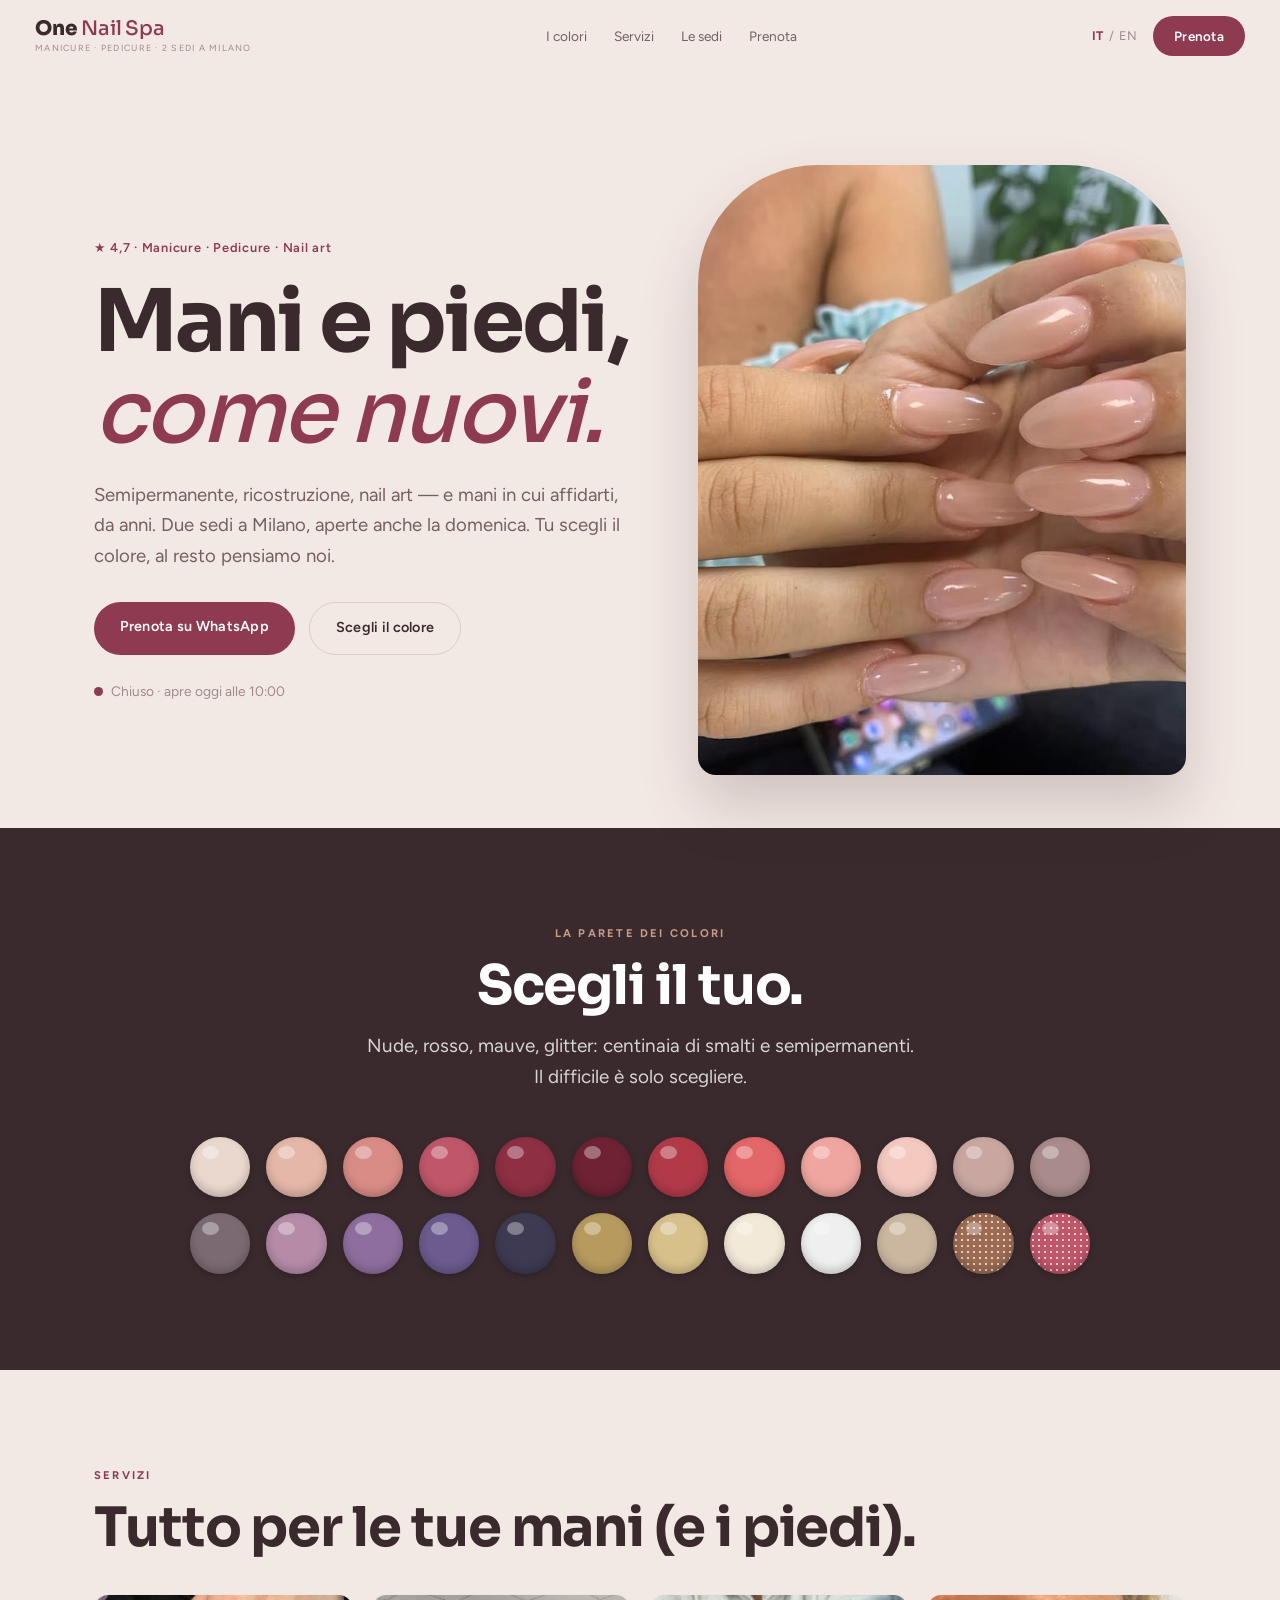
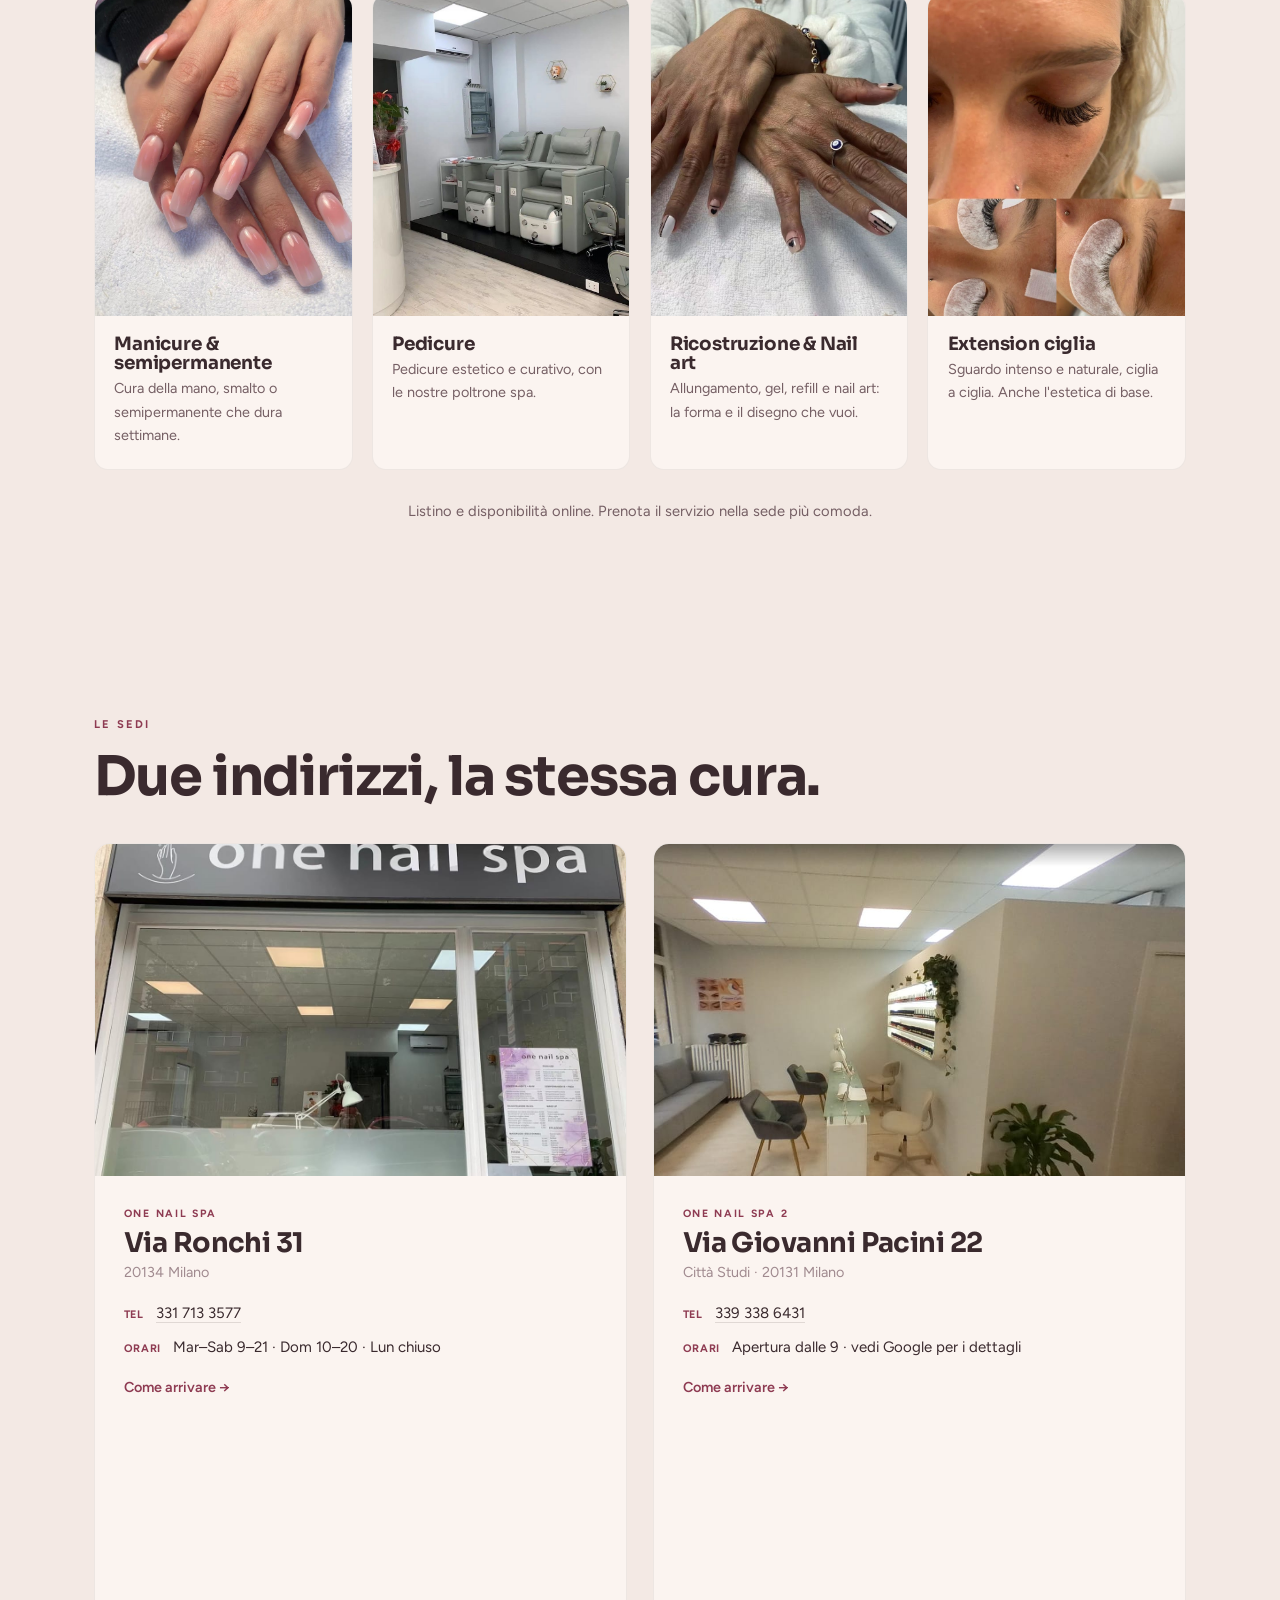
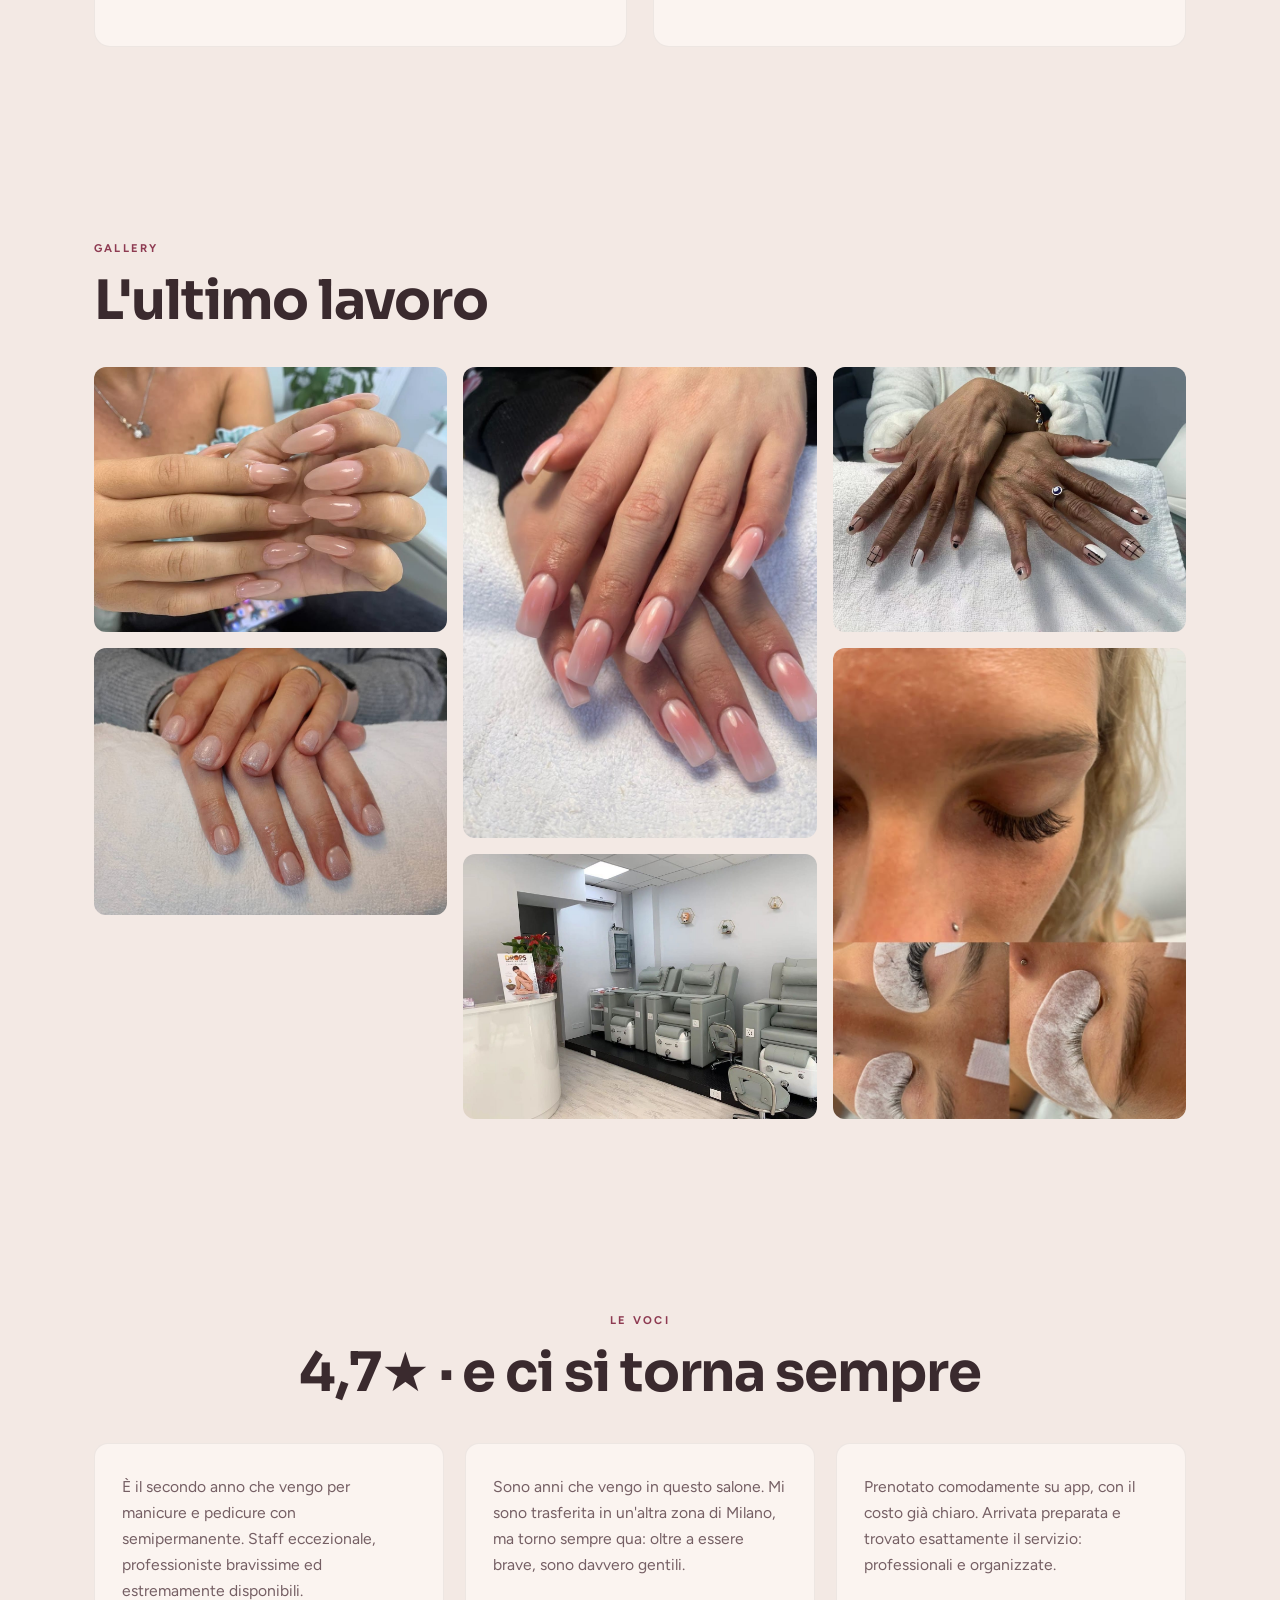
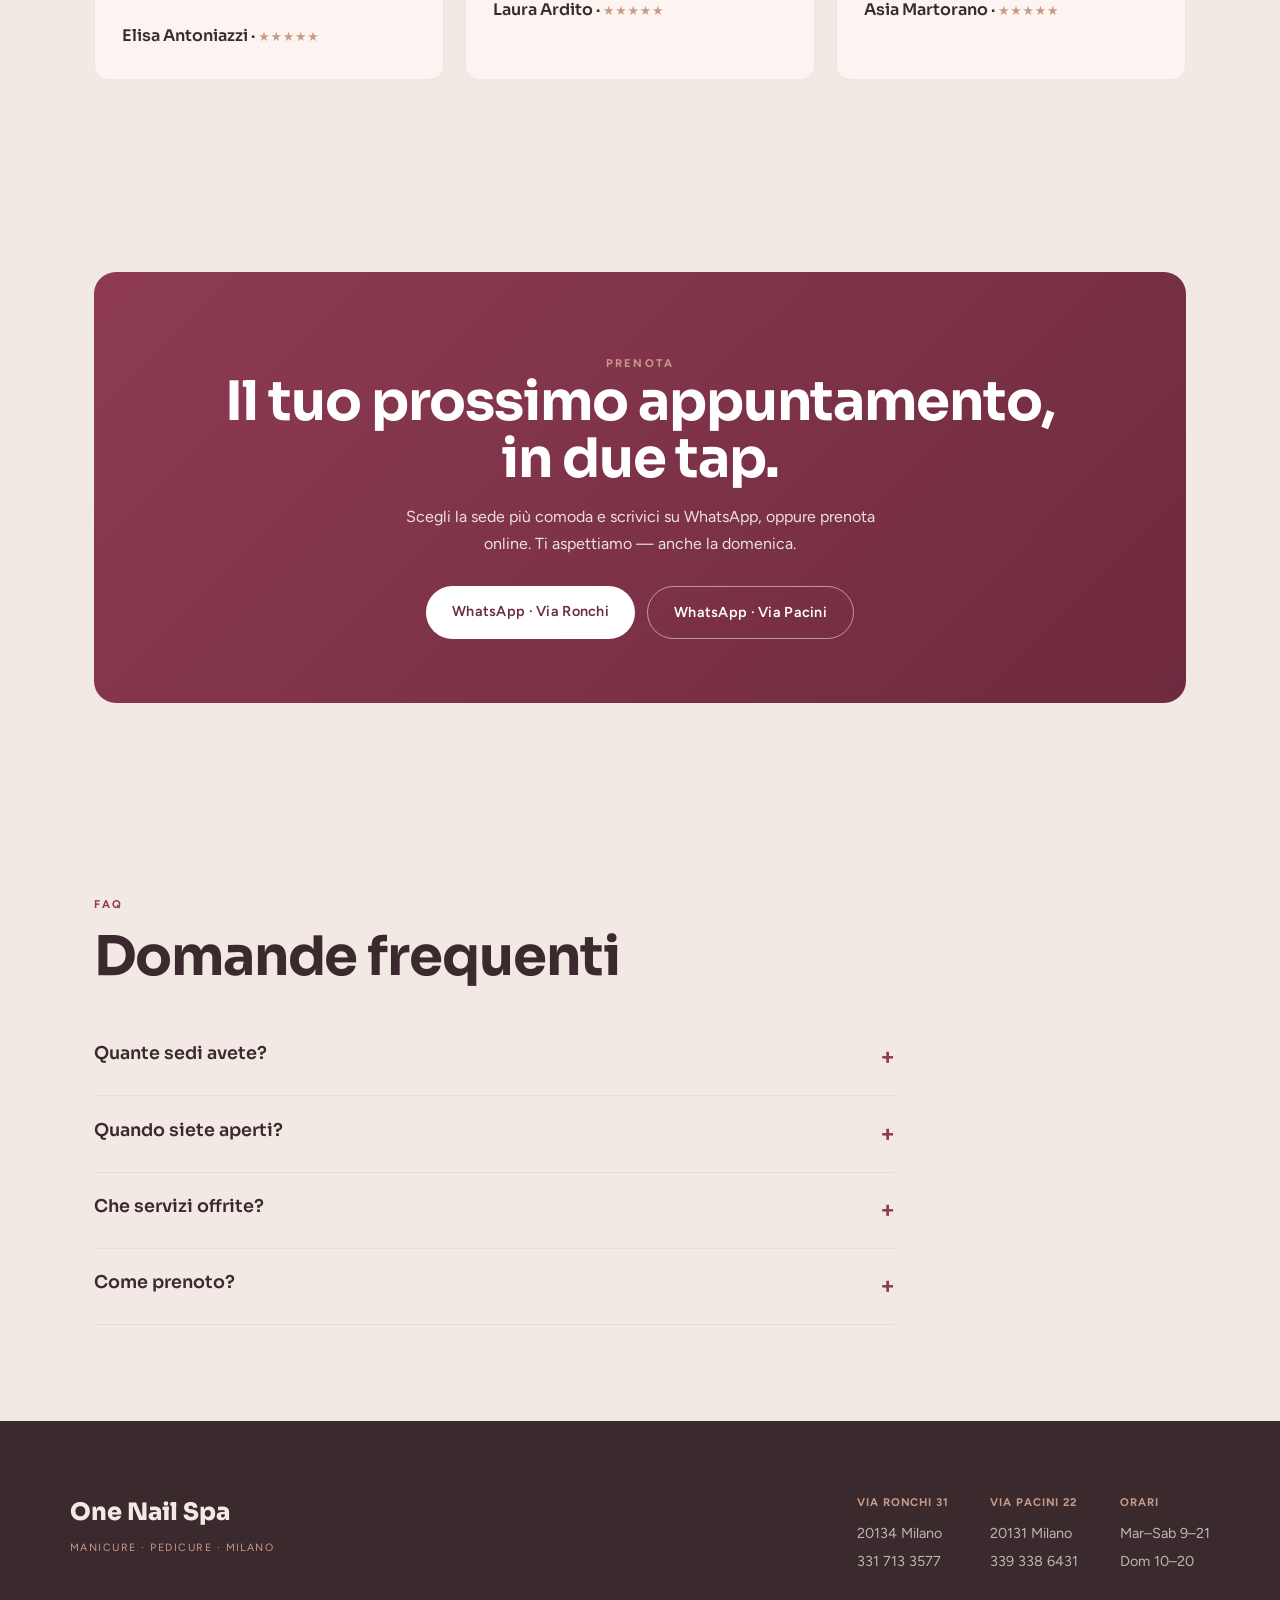
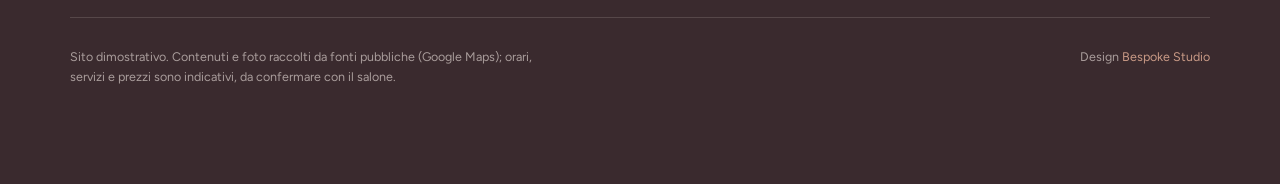
==== index.html @ 70c89119 "One Nail Spa — sito demo, «la parete dei colori» Nail spa 2 sedi (Via Ronchi 31 + Via Pacini 22), Mi" ====
<!DOCTYPE html>
<html lang="it">
<head>
<meta charset="UTF-8" />
<meta name="viewport" content="width=device-width, initial-scale=1.0" />
<title>One Nail Spa — Manicure, Pedicure & Nail Art · Milano</title>
<meta name="description" content="One Nail Spa: manicure, pedicure, semipermanente e nail art a Milano. Due sedi (Via Ronchi 31 e Via Pacini 22), staff professionale, prenotazione online. Scegli il tuo colore." />
<link rel="canonical" href="https://rotenzark.github.io/one-nail-spa/" />
<meta name="theme-color" content="#F3E9E4" />
<meta property="og:type" content="business.business" />
<meta property="og:site_name" content="One Nail Spa" />
<meta property="og:title" content="One Nail Spa — Manicure, Pedicure & Nail Art · Milano" />
<meta property="og:description" content="Mani e piedi come nuovi, in due sedi a Milano. Semipermanente, nail art, extension ciglia. Prenoti online." />
<meta property="og:image" content="https://rotenzark.github.io/one-nail-spa/img/og-image.jpg" />
<meta property="og:url" content="https://rotenzark.github.io/one-nail-spa/" />
<meta property="og:locale" content="it_IT" />
<meta name="twitter:card" content="summary_large_image" />
<meta name="twitter:title" content="One Nail Spa — Milano" />
<meta name="twitter:description" content="Manicure, pedicure e nail art in due sedi. Scegli il tuo colore." />
<meta name="twitter:image" content="https://rotenzark.github.io/one-nail-spa/img/og-image.jpg" />
<link rel="icon" href="img/favicon.svg" type="image/svg+xml" />
<link rel="icon" href="img/favicon-32.png" sizes="32x32" type="image/png" />
<link rel="apple-touch-icon" href="img/apple-touch-icon.png" />
<link rel="preconnect" href="https://fonts.googleapis.com" />
<link rel="preconnect" href="https://fonts.gstatic.com" crossorigin />
<link href="https://fonts.googleapis.com/css2?family=Sora:wght@400;500;600;700;800&family=Figtree:wght@400;500;600&display=swap" rel="stylesheet" />
<link rel="stylesheet" href="css/styles.css?v=1" />
<script type="application/ld+json">
{
  "@context": "https://schema.org", "@type": "NailSalon",
  "name": "One Nail Spa",
  "description": "Nail spa e centro estetico a Milano: manicure, pedicure, semipermanente, nail art ed extension ciglia. Due sedi.",
  "url": "https://rotenzark.github.io/one-nail-spa/",
  "telephone": "+393317133577", "priceRange": "€€",
  "image": "https://rotenzark.github.io/one-nail-spa/img/hero-nails.jpg",
  "address": [
    { "@type": "PostalAddress", "streetAddress": "Via Ronchi 31", "addressLocality": "Milano", "postalCode": "20134", "addressCountry": "IT" },
    { "@type": "PostalAddress", "streetAddress": "Via Giovanni Pacini 22", "addressLocality": "Milano", "postalCode": "20131", "addressCountry": "IT" }
  ],
  "geo": { "@type": "GeoCoordinates", "latitude": 45.4887976, "longitude": 9.2369838 },
  "aggregateRating": { "@type": "AggregateRating", "ratingValue": "4.7", "reviewCount": "76" },
  "openingHoursSpecification": [
    { "@type": "OpeningHoursSpecification", "dayOfWeek": ["Tuesday","Wednesday","Thursday","Friday","Saturday"], "opens": "09:00", "closes": "21:00" },
    { "@type": "OpeningHoursSpecification", "dayOfWeek": "Sunday", "opens": "10:00", "closes": "20:00" }
  ]
}
</script>
<script type="application/ld+json">
{
  "@context": "https://schema.org", "@type": "FAQPage",
  "mainEntity": [
    { "@type": "Question", "name": "Quante sedi avete?", "acceptedAnswer": { "@type": "Answer", "text": "Due: Via Ronchi 31 e Via Giovanni Pacini 22 (One Nail Spa 2), entrambe a Milano." } },
    { "@type": "Question", "name": "Quando siete aperti?", "acceptedAnswer": { "@type": "Answer", "text": "Da martedì a sabato 9–21 e domenica 10–20. Lunedì chiuso." } },
    { "@type": "Question", "name": "Che servizi offrite?", "acceptedAnswer": { "@type": "Answer", "text": "Manicure e pedicure, semipermanente, ricostruzione e allungamento, nail art ed extension ciglia." } },
    { "@type": "Question", "name": "Come prenoto?", "acceptedAnswer": { "@type": "Answer", "text": "Online o su WhatsApp al 331 713 3577 (Via Ronchi) e 339 338 6431 (Via Pacini)." } }
  ]
}
</script>
</head>
<body>

<div id="intro" aria-hidden="true">
  <div class="intro-dots"><span></span><span></span><span></span><span></span></div>
  <p class="intro-txt" data-i18n="intro.txt">One Nail Spa</p>
  <button id="intro-skip" data-i18n="intro.skip">Entra →</button>
</div>

<header id="site-header">
  <a href="#top" class="brand" aria-label="One Nail Spa — home">
    <span class="brand-txt"><b>One <i>Nail Spa</i></b><em data-i18n="brand.sub">Manicure · Pedicure · 2 sedi a Milano</em></span>
  </a>
  <nav class="nav" aria-label="Navigazione">
    <a href="#colori" data-i18n="nav.colori">I colori</a>
    <a href="#servizi" data-i18n="nav.servizi">Servizi</a>
    <a href="#sedi" data-i18n="nav.sedi">Le sedi</a>
    <a href="#dove" data-i18n="nav.dove">Prenota</a>
  </nav>
  <div class="head-actions">
    <div class="lang" role="group" aria-label="Lingua"><button data-lang="it" class="active">IT</button><span>/</span><button data-lang="en">EN</button></div>
    <a class="btn-book" href="https://wa.me/393317133577?text=Ciao%20One%20Nail%20Spa%2C%20vorrei%20prenotare" target="_blank" rel="noopener"><span data-i18n="cta.book">Prenota</span></a>
    <button id="burger" aria-label="Menu" aria-expanded="false"><span></span><span></span><span></span></button>
  </div>
</header>

<!-- HERO -->
<section id="top">
  <div class="hero-grid">
    <div class="hero-copy reveal">
      <p class="eyebrow" data-i18n="hero.eyebrow">★ 4,7 · Manicure · Pedicure · Nail art</p>
      <h1><span data-i18n="hero.h1a">Mani e piedi,</span><br><em data-i18n="hero.h1b">come nuovi.</em></h1>
      <p class="hero-sub" data-i18n="hero.sub">Semipermanente, ricostruzione, nail art — e mani in cui affidarti, da anni. Due sedi a Milano, aperte anche la domenica. Tu scegli il colore, al resto pensiamo noi.</p>
      <div class="hero-cta">
        <a class="btn btn-solid" href="https://wa.me/393317133577?text=Ciao%20One%20Nail%20Spa%2C%20vorrei%20prenotare" target="_blank" rel="noopener" data-i18n="hero.cta1">Prenota su WhatsApp</a>
        <a class="btn btn-line" href="#colori" data-i18n="hero.cta2">Scegli il colore</a>
      </div>
      <p class="hero-live"><span id="live-dot"></span><span id="live-text" data-i18n="hero.live">Controllo orari…</span></p>
    </div>
    <figure class="hero-photo reveal"><img src="img/hero-nails.jpg" alt="Manicure elegante di One Nail Spa" width="1400" height="1050" fetchpriority="high" /></figure>
  </div>
</section>

<!-- I COLORI · parete smalti -->
<section id="colori">
  <div class="colori-head reveal">
    <p class="kicker" data-i18n="colori.kicker">La parete dei colori</p>
    <h2 data-i18n="colori.h2">Scegli il tuo.</h2>
    <p class="lead" data-i18n="colori.lead">Nude, rosso, mauve, glitter: centinaia di smalti e semipermanenti. Il difficile è solo scegliere.</p>
  </div>
  <div class="swatches" aria-hidden="true">
    <span style="--c:#EAD7CE"></span><span style="--c:#E4B7A8"></span><span style="--c:#D98C86"></span><span style="--c:#C0566A"></span>
    <span style="--c:#8E2F44"></span><span style="--c:#6E2233"></span><span style="--c:#B23A48"></span><span style="--c:#E36668"></span>
    <span style="--c:#F0A6A0"></span><span style="--c:#F4C9C0"></span><span style="--c:#C9A7A0"></span><span style="--c:#A88B8A"></span>
    <span style="--c:#7C6A72"></span><span style="--c:#B58BA8"></span><span style="--c:#8E6E9E"></span><span style="--c:#6B5B8E"></span>
    <span style="--c:#3E3A52"></span><span style="--c:#B79A5E"></span><span style="--c:#D8C08A"></span><span style="--c:#F2E9D8"></span>
    <span style="--c:#EFEFEF"></span><span style="--c:#CBB7A0"></span><span style="--c:#9C6B52" class="glitter"></span><span style="--c:#C0566A" class="glitter"></span>
  </div>
</section>

<!-- SERVIZI -->
<section id="servizi" class="section">
  <div class="servizi-head reveal"><p class="kicker" data-i18n="servizi.kicker">Servizi</p><h2 data-i18n="servizi.h2">Tutto per le tue mani (e i piedi).</h2></div>
  <div class="servizi-grid">
    <article class="sv reveal"><figure><img src="img/nails-01.jpg" alt="Manicure" width="788" height="1050" loading="lazy" /></figure><h3 data-i18n="sv.1t">Manicure & semipermanente</h3><p data-i18n="sv.1p">Cura della mano, smalto o semipermanente che dura settimane.</p></article>
    <article class="sv reveal"><figure><img src="img/pedicure.jpg" alt="Pedicure" width="1400" height="1050" loading="lazy" /></figure><h3 data-i18n="sv.2t">Pedicure</h3><p data-i18n="sv.2p">Pedicure estetico e curativo, con le nostre poltrone spa.</p></article>
    <article class="sv reveal"><figure><img src="img/nails-03.jpg" alt="Ricostruzione e nail art" width="1400" height="1050" loading="lazy" /></figure><h3 data-i18n="sv.3t">Ricostruzione & Nail art</h3><p data-i18n="sv.3p">Allungamento, gel, refill e nail art: la forma e il disegno che vuoi.</p></article>
    <article class="sv reveal"><figure><img src="img/lashes.jpg" alt="Extension ciglia" width="788" height="1050" loading="lazy" /></figure><h3 data-i18n="sv.4t">Extension ciglia</h3><p data-i18n="sv.4p">Sguardo intenso e naturale, ciglia a ciglia. Anche l'estetica di base.</p></article>
  </div>
  <p class="servizi-note" data-i18n="servizi.note">Listino e disponibilità online. Prenota il servizio nella sede più comoda.</p>
</section>

<!-- LE SEDI -->
<section id="sedi" class="section">
  <div class="sedi-head reveal"><p class="kicker" data-i18n="sedi.kicker">Le sedi</p><h2 data-i18n="sedi.h2">Due indirizzi, la stessa cura.</h2></div>
  <div class="sedi-grid">
    <article class="sede reveal">
      <div class="sede-photo"><img src="img/facade.jpg" alt="One Nail Spa in Via Ronchi" width="1400" height="1050" loading="lazy" /></div>
      <div class="sede-body">
        <p class="sede-tag" data-i18n="sede.1tag">One Nail Spa</p>
        <h3>Via Ronchi 31</h3>
        <p class="sede-addr" data-i18n="sede.1addr">20134 Milano</p>
        <p class="sede-line"><b data-i18n="sede.tel">Tel</b> <a href="tel:+393317133577">331 713 3577</a></p>
        <p class="sede-line"><b data-i18n="sede.hours">Orari</b> <span data-i18n="sede.1hours">Mar–Sab 9–21 · Dom 10–20 · Lun chiuso</span></p>
        <a class="sede-map" href="https://www.google.com/maps/dir/?api=1&destination=One+Nail+Spa+Via+Ronchi+31+Milano" target="_blank" rel="noopener" data-i18n="sede.route">Come arrivare →</a>
        <iframe title="Mappa Via Ronchi 31" src="https://www.google.com/maps?q=One+Nail+Spa+Via+Ronchi+31+Milano&output=embed" loading="lazy" referrerpolicy="no-referrer-when-downgrade"></iframe>
      </div>
    </article>
    <article class="sede reveal">
      <div class="sede-photo"><img src="img/interior.jpg" alt="One Nail Spa 2 in Via Pacini" width="923" height="627" loading="lazy" /></div>
      <div class="sede-body">
        <p class="sede-tag" data-i18n="sede.2tag">One Nail Spa 2</p>
        <h3>Via Giovanni Pacini 22</h3>
        <p class="sede-addr" data-i18n="sede.2addr">Città Studi · 20131 Milano</p>
        <p class="sede-line"><b data-i18n="sede.tel">Tel</b> <a href="tel:+393393386431">339 338 6431</a></p>
        <p class="sede-line"><b data-i18n="sede.hours">Orari</b> <span data-i18n="sede.2hours">Apertura dalle 9 · vedi Google per i dettagli</span></p>
        <a class="sede-map" href="https://www.google.com/maps/dir/?api=1&destination=One+Nail+Spa+2+Via+Pacini+22+Milano" target="_blank" rel="noopener" data-i18n="sede.route">Come arrivare →</a>
        <iframe title="Mappa Via Pacini 22" src="https://www.google.com/maps?q=One+Nail+Spa+Via+Pacini+22+Milano&output=embed" loading="lazy" referrerpolicy="no-referrer-when-downgrade"></iframe>
      </div>
    </article>
  </div>
</section>

<!-- GALLERY -->
<section id="gallery" class="section">
  <div class="gallery-head reveal"><p class="kicker" data-i18n="gallery.kicker">Gallery</p><h2 data-i18n="gallery.h2">L'ultimo lavoro</h2></div>
  <div class="masonry">
    <figure class="g-item" data-full="img/hero-nails.jpg"><img src="img/hero-nails.jpg" alt="Manicure nude" width="1400" height="1050" loading="lazy" /></figure>
    <figure class="g-item" data-full="img/nails-02.jpg"><img src="img/nails-02.jpg" alt="Semipermanente" width="1394" height="1050" loading="lazy" /></figure>
    <figure class="g-item" data-full="img/nails-01.jpg"><img src="img/nails-01.jpg" alt="Unghie lunghe" width="788" height="1050" loading="lazy" /></figure>
    <figure class="g-item" data-full="img/pedicure.jpg"><img src="img/pedicure.jpg" alt="Le poltrone pedicure" width="1400" height="1050" loading="lazy" /></figure>
    <figure class="g-item" data-full="img/nails-03.jpg"><img src="img/nails-03.jpg" alt="Nail art" width="1400" height="1050" loading="lazy" /></figure>
    <figure class="g-item" data-full="img/lashes.jpg"><img src="img/lashes.jpg" alt="Extension ciglia" width="788" height="1050" loading="lazy" /></figure>
  </div>
</section>

<!-- RECENSIONI -->
<section id="recensioni" class="section">
  <div class="rev-head reveal"><p class="kicker" data-i18n="rev.kicker">Le voci</p><h2 data-i18n="rev.h2">4,7★ · e ci si torna sempre</h2></div>
  <div class="rev-grid">
    <blockquote class="rev reveal"><p>È il secondo anno che vengo per manicure e pedicure con semipermanente. Staff eccezionale, professioniste bravissime ed estremamente disponibili.</p><cite>Elisa Antoniazzi · <span>★★★★★</span></cite></blockquote>
    <blockquote class="rev reveal"><p>Sono anni che vengo in questo salone. Mi sono trasferita in un'altra zona di Milano, ma torno sempre qua: oltre a essere brave, sono davvero gentili.</p><cite>Laura Ardito · <span>★★★★★</span></cite></blockquote>
    <blockquote class="rev reveal"><p>Prenotato comodamente su app, con il costo già chiaro. Arrivata preparata e trovato esattamente il servizio: professionali e organizzate.</p><cite>Asia Martorano · <span>★★★★★</span></cite></blockquote>
  </div>
</section>

<!-- DOVE / PRENOTA -->
<section id="dove" class="section">
  <div class="dove-cta-box reveal">
    <p class="kicker" data-i18n="dove.kicker">Prenota</p>
    <h2 data-i18n="dove.h2">Il tuo prossimo appuntamento,<br>in due tap.</h2>
    <p data-i18n="dove.p">Scegli la sede più comoda e scrivici su WhatsApp, oppure prenota online. Ti aspettiamo — anche la domenica.</p>
    <div class="dove-cta">
      <a class="btn btn-solid" href="https://wa.me/393317133577?text=Ciao%20One%20Nail%20Spa%2C%20vorrei%20prenotare" target="_blank" rel="noopener" data-i18n="dove.wa1">WhatsApp · Via Ronchi</a>
      <a class="btn btn-line" href="https://wa.me/393393386431?text=Ciao%20One%20Nail%20Spa%2C%20vorrei%20prenotare" target="_blank" rel="noopener" data-i18n="dove.wa2">WhatsApp · Via Pacini</a>
    </div>
  </div>
</section>

<!-- FAQ -->
<section id="faq" class="section">
  <div class="faq-head reveal"><p class="kicker">FAQ</p><h2 data-i18n="faq.h2">Domande frequenti</h2></div>
  <div class="faq-list reveal">
    <details><summary data-i18n="faq.q1">Quante sedi avete?</summary><p data-i18n="faq.a1">Due: Via Ronchi 31 e Via Giovanni Pacini 22 (One Nail Spa 2), entrambe a Milano.</p></details>
    <details><summary data-i18n="faq.q2">Quando siete aperti?</summary><p data-i18n="faq.a2">Da martedì a sabato 9–21 e domenica 10–20. Lunedì chiuso (sede di Via Ronchi).</p></details>
    <details><summary data-i18n="faq.q3">Che servizi offrite?</summary><p data-i18n="faq.a3">Manicure e pedicure, semipermanente, ricostruzione e allungamento, nail art ed extension ciglia.</p></details>
    <details><summary data-i18n="faq.q4">Come prenoto?</summary><p data-i18n="faq.a4">Online o su WhatsApp: 331 713 3577 (Via Ronchi), 339 338 6431 (Via Pacini).</p></details>
  </div>
</section>

<footer id="site-footer">
  <div class="foot-main">
    <div class="foot-brand"><b>One Nail Spa</b><i data-i18n="foot.sub">Manicure · Pedicure · Milano</i></div>
    <div class="foot-cols">
      <div><b data-i18n="foot.s1">Via Ronchi 31</b><span>20134 Milano</span><a href="tel:+393317133577">331 713 3577</a></div>
      <div><b data-i18n="foot.s2">Via Pacini 22</b><span>20131 Milano</span><a href="tel:+393393386431">339 338 6431</a></div>
      <div><b data-i18n="foot.hours">Orari</b><span>Mar–Sab 9–21</span><span>Dom 10–20</span></div>
    </div>
  </div>
  <div class="foot-bottom">
    <p data-i18n="foot.disclaimer">Sito dimostrativo. Contenuti e foto raccolti da fonti pubbliche (Google Maps); orari, servizi e prezzi sono indicativi, da confermare con il salone.</p>
    <p class="foot-credit">Design <a href="https://bespokestud.io" target="_blank" rel="noopener">Bespoke Studio</a></p>
  </div>
</footer>

<nav class="action-bar" aria-label="Azioni rapide">
  <a href="https://wa.me/393317133577?text=Ciao%20One%20Nail%20Spa%2C%20vorrei%20prenotare" target="_blank" rel="noopener"><span data-i18n="ab.book">Prenota</span></a>
  <a href="https://www.google.com/maps/dir/?api=1&destination=One+Nail+Spa+Via+Ronchi+31+Milano" target="_blank" rel="noopener"><span data-i18n="ab.route">Indicazioni</span></a>
</nav>

<div id="lightbox" aria-hidden="true"><button id="lb-close" aria-label="Chiudi">✕</button><img id="lb-img" src="" alt="" /></div>
<script src="js/main.js?v=1"></script>
</body>
</html>
---- css/styles.css ----
/* ===== ONE NAIL SPA · color wall ===== */
:root{
  --nude:#F3E9E4; --paper:#FBF4F0; --paper-2:#EAD9D2;
  --ink:#3A2A2E; --ink-soft:#755f64; --ink-faint:#A08A8F;
  --berry:#8E3B52; --berry-deep:#6E2A3E; --rose:#C99A86; --gold:#C0A06A;
  --line:rgba(58,42,46,.14); --line-2:rgba(58,42,46,.07);
  --disp:'Sora',system-ui,sans-serif; --sans:'Figtree',system-ui,sans-serif;
  --maxw:1140px;
}
*{box-sizing:border-box;margin:0;padding:0}
html{scroll-behavior:smooth;overflow-x:clip}
body{font-family:var(--sans);background:var(--nude);color:var(--ink);line-height:1.65;-webkit-font-smoothing:antialiased;overflow-x:hidden}
img{max-width:100%;height:auto;display:block}
a{color:inherit;text-decoration:none}
h1,h2,h3{font-family:var(--disp);font-weight:700;line-height:1.05;letter-spacing:-.02em}
em{font-style:italic}
.section{max-width:var(--maxw);margin:0 auto;padding:clamp(3.4rem,8vw,6rem) 1.5rem;position:relative;overflow-x:clip}
.kicker{letter-spacing:.2em;text-transform:uppercase;font-size:.7rem;color:var(--berry);font-weight:700;margin-bottom:.9rem;font-family:var(--sans)}
h2{font-size:clamp(2rem,5.2vw,3.4rem)}
.lead{color:var(--ink-soft);font-size:clamp(1.02rem,2vw,1.18rem);max-width:46ch;margin-top:1rem}
.reveal{opacity:0;transform:translateY(22px);transition:opacity .8s ease,transform .8s ease}
.reveal.in{opacity:1;transform:none}

/* INTRO */
#intro{position:fixed;inset:0;z-index:2000;background:var(--nude);display:flex;flex-direction:column;align-items:center;justify-content:center;gap:1.1rem;transition:opacity .7s ease,visibility .7s}
#intro.done{opacity:0;visibility:hidden}
.intro-dots{display:flex;gap:.5rem}
.intro-dots span{width:18px;height:18px;border-radius:50%;animation:pop 1.4s ease infinite}
.intro-dots span:nth-child(1){background:var(--rose);animation-delay:0s}
.intro-dots span:nth-child(2){background:var(--berry);animation-delay:.15s}
.intro-dots span:nth-child(3){background:var(--gold);animation-delay:.3s}
.intro-dots span:nth-child(4){background:#C0566A;animation-delay:.45s}
@keyframes pop{0%,100%{transform:scale(.7);opacity:.5}50%{transform:scale(1);opacity:1}}
.intro-txt{font-family:var(--disp);font-weight:800;font-size:1.9rem;color:var(--ink);opacity:0;animation:fadeUp .8s ease .6s forwards}
#intro-skip{background:none;border:1px solid var(--line);color:var(--ink-soft);font-family:var(--sans);padding:.5rem 1.3rem;border-radius:40px;cursor:pointer;letter-spacing:.06em;opacity:0;animation:fadeUp .6s ease 1s forwards}
#intro-skip:hover{border-color:var(--berry);color:var(--berry)}
@keyframes fadeUp{from{opacity:0;transform:translateY(8px)}to{opacity:1;transform:none}}

/* HEADER */
#site-header{position:fixed;top:0;left:0;right:0;z-index:1000;display:flex;align-items:center;justify-content:space-between;padding:1rem clamp(1rem,3vw,2.2rem);transition:background .35s,padding .35s,box-shadow .35s}
#site-header.scrolled{background:rgba(243,233,228,.93);backdrop-filter:blur(10px);padding:.6rem clamp(1rem,3vw,2.2rem);box-shadow:0 1px 0 var(--line-2)}
.brand-txt{display:flex;flex-direction:column;line-height:1}
.brand-txt b{font-family:var(--disp);font-weight:800;font-size:1.25rem;letter-spacing:-.01em}
.brand-txt b i{font-weight:500;font-style:normal;color:var(--berry)}
.brand-txt em{font-style:normal;font-size:.56rem;letter-spacing:.14em;text-transform:uppercase;color:var(--ink-faint);margin-top:.3rem}
.nav{display:flex;gap:1.7rem}
.nav a{font-size:.85rem;color:var(--ink-soft);position:relative;padding:.2rem 0}
.nav a::after{content:"";position:absolute;left:0;bottom:-2px;width:0;height:2px;background:var(--berry);border-radius:2px;transition:width .3s}
.nav a:hover{color:var(--ink)}.nav a:hover::after{width:100%}
.head-actions{display:flex;align-items:center;gap:1rem}
.lang{display:flex;align-items:center;gap:.3rem;font-size:.78rem;color:var(--ink-faint)}
.lang button{background:none;border:none;color:var(--ink-faint);cursor:pointer;font-family:var(--sans);font-size:.78rem;letter-spacing:.06em}
.lang button.active{color:var(--berry);font-weight:700}
.btn-book{background:var(--berry);color:#fff;padding:.55rem 1.3rem;border-radius:40px;font-size:.84rem;letter-spacing:.02em;font-weight:600;transition:.25s}
.btn-book:hover{background:var(--berry-deep)}
#burger{display:none;flex-direction:column;gap:5px;background:none;border:none;cursor:pointer;padding:6px}
#burger span{width:24px;height:2px;background:var(--ink);transition:.3s}

/* HERO */
#top{max-width:var(--maxw);margin:0 auto;padding:7rem 1.5rem 0;min-height:92svh;display:flex;align-items:center}
.hero-grid{display:grid;grid-template-columns:1.05fr .95fr;gap:clamp(2rem,5vw,4rem);align-items:center;width:100%}
.eyebrow{letter-spacing:.06em;font-size:.8rem;color:var(--berry);font-weight:600;margin-bottom:1.2rem}
#top h1{font-size:clamp(2.8rem,7.5vw,5.4rem);letter-spacing:-.03em}
#top h1 em{color:var(--berry);font-weight:500}
.hero-sub{color:var(--ink-soft);max-width:44ch;margin-top:1.3rem;font-size:clamp(1rem,1.9vw,1.16rem)}
.hero-cta{display:flex;gap:.9rem;margin-top:1.9rem;flex-wrap:wrap}
.btn{display:inline-block;padding:.85rem 1.6rem;border-radius:40px;font-size:.9rem;letter-spacing:.02em;font-weight:600;transition:.28s;cursor:pointer}
.btn-solid{background:var(--berry);color:#fff}
.btn-solid:hover{background:var(--berry-deep);transform:translateY(-2px)}
.btn-line{border:1.5px solid var(--line);color:var(--ink)}
.btn-line:hover{border-color:var(--berry);color:var(--berry)}
.hero-live{display:flex;align-items:center;gap:.5rem;margin-top:1.6rem;font-size:.86rem;color:var(--ink-faint)}
#live-dot{width:9px;height:9px;border-radius:50%;background:var(--ink-faint)}
#live-dot.open{background:#7ba36f;box-shadow:0 0 0 4px rgba(123,163,111,.2)}
#live-dot.closed{background:var(--berry)}
.hero-photo{border-radius:120px 120px 18px 18px;overflow:hidden;box-shadow:0 30px 60px rgba(58,42,46,.2)}
.hero-photo img{width:100%;aspect-ratio:4/5;object-fit:cover}

/* I COLORI · swatches */
#colori{background:var(--ink);color:#fff;padding:clamp(3.4rem,8vw,6rem) 1.5rem;overflow:hidden}
.colori-head{max-width:var(--maxw);margin:0 auto;text-align:center}
.colori-head .kicker{color:var(--rose)}
.colori-head h2{color:#fff}.colori-head .lead{color:rgba(255,255,255,.8);margin:1rem auto 0}
.swatches{display:grid;grid-template-columns:repeat(12,1fr);gap:clamp(.5rem,1.4vw,1rem);max-width:900px;margin:2.8rem auto 0}
.swatches span{aspect-ratio:1;border-radius:50%;background:var(--c);box-shadow:inset 0 -4px 8px rgba(0,0,0,.2),0 2px 6px rgba(0,0,0,.25);transition:transform .3s;position:relative}
.swatches span::after{content:"";position:absolute;top:14%;left:20%;width:28%;height:22%;border-radius:50%;background:rgba(255,255,255,.35)}
.swatches span:hover{transform:scale(1.18);z-index:2}
.swatches .glitter{background-image:radial-gradient(rgba(255,255,255,.7) 1px,transparent 1px);background-size:6px 6px;background-color:var(--c)}

/* SERVIZI */
.servizi-grid{display:grid;grid-template-columns:repeat(4,1fr);gap:1.2rem;margin-top:2.4rem}
.sv{background:var(--paper);border:1px solid var(--line-2);border-radius:14px;overflow:hidden}
.sv figure{aspect-ratio:4/5;overflow:hidden}
.sv figure img{width:100%;height:100%;object-fit:cover;transition:.5s}
.sv:hover figure img{transform:scale(1.05)}
.sv h3{font-size:1.15rem;color:var(--ink);padding:1.1rem 1.2rem .3rem;letter-spacing:-.01em}
.sv p{color:var(--ink-soft);font-size:.9rem;padding:0 1.2rem 1.3rem}
.servizi-note{margin-top:1.8rem;color:var(--ink-soft);font-size:.92rem;text-align:center}

/* LE SEDI */
.sedi-grid{display:grid;grid-template-columns:1fr 1fr;gap:1.6rem;margin-top:2.4rem}
.sede{background:var(--paper);border:1px solid var(--line-2);border-radius:16px;overflow:hidden;display:flex;flex-direction:column}
.sede-photo{aspect-ratio:16/10;overflow:hidden}
.sede-photo img{width:100%;height:100%;object-fit:cover;transition:.5s}
.sede:hover .sede-photo img{transform:scale(1.04)}
.sede-body{padding:1.8rem}
.sede-tag{font-size:.66rem;letter-spacing:.16em;text-transform:uppercase;color:var(--berry);font-weight:700;margin-bottom:.4rem}
.sede-body h3{font-size:1.7rem;color:var(--ink);letter-spacing:-.02em}
.sede-addr{color:var(--ink-faint);font-size:.9rem;margin:.2rem 0 1rem}
.sede-line{font-size:.94rem;margin-bottom:.6rem}.sede-line b{font-family:var(--sans);font-weight:700;color:var(--berry);letter-spacing:.06em;font-size:.68rem;text-transform:uppercase;margin-right:.5rem}
.sede-line a{color:var(--ink);border-bottom:1px solid var(--line)}
.sede-map{display:inline-block;color:var(--berry);font-weight:600;font-size:.9rem;margin:.4rem 0 1.2rem}
.sede iframe{width:100%;height:190px;border:0;border-radius:10px;filter:grayscale(.15)}

/* GALLERY */
.masonry{columns:3;column-gap:1rem;margin-top:2.4rem}
.g-item{break-inside:avoid;margin-bottom:1rem;border-radius:12px;overflow:hidden;cursor:pointer;position:relative;background:var(--paper-2)}
.g-item img{width:100%;transition:.5s}
.g-item:hover img{transform:scale(1.05)}

/* RECENSIONI */
.rev-head{text-align:center}.rev-head .kicker{color:var(--berry)}
.rev-grid{display:grid;grid-template-columns:repeat(auto-fit,minmax(270px,1fr));gap:1.3rem;margin-top:2.6rem}
.rev{background:var(--paper);border:1px solid var(--line-2);border-radius:14px;padding:1.9rem 1.7rem}
.rev p{color:var(--ink-soft);font-size:.98rem}
.rev cite{display:block;margin-top:1.2rem;font-style:normal;font-family:var(--disp);font-weight:600;font-size:1rem;color:var(--ink)}
.rev cite span{color:var(--rose);font-family:var(--sans);letter-spacing:.06em;font-size:.8rem}

/* DOVE / PRENOTA */
.dove-cta-box{background:linear-gradient(135deg,var(--berry),var(--berry-deep));color:#fff;border-radius:22px;padding:clamp(2.4rem,5vw,4rem);text-align:center}
.dove-cta-box .kicker{color:var(--rose)}
.dove-cta-box h2{color:#fff;max-width:20ch;margin:0 auto}
.dove-cta-box p{color:rgba(255,255,255,.85);max-width:48ch;margin:1.1rem auto 0}
.dove-cta-box .dove-cta{justify-content:center;margin-top:1.8rem;display:flex;gap:.8rem;flex-wrap:wrap}
.dove-cta-box .btn-solid{background:#fff;color:var(--berry-deep)}
.dove-cta-box .btn-solid:hover{background:var(--nude)}
.dove-cta-box .btn-line{border-color:rgba(255,255,255,.5);color:#fff}
.dove-cta-box .btn-line:hover{border-color:#fff;color:#fff}

/* FAQ */
.faq-list{margin-top:2.2rem;max-width:800px}
.faq-list details{border-bottom:1px solid var(--line-2);padding:1.2rem 0}
.faq-list summary{font-family:var(--disp);font-weight:600;font-size:1.1rem;cursor:pointer;list-style:none;display:flex;justify-content:space-between;gap:1rem;color:var(--ink)}
.faq-list summary::-webkit-details-marker{display:none}
.faq-list summary::after{content:"+";color:var(--berry);font-size:1.4rem;transition:.3s}
.faq-list details[open] summary::after{transform:rotate(45deg)}
.faq-list p{color:var(--ink-soft);margin-top:.6rem}

/* FOOTER */
#site-footer{background:var(--ink);color:var(--nude);padding:clamp(3rem,6vw,4.5rem) 1.5rem 6rem}
.foot-main{max-width:var(--maxw);margin:0 auto;display:flex;justify-content:space-between;gap:2.5rem;flex-wrap:wrap}
.foot-brand b{font-family:var(--disp);font-weight:800;font-size:1.5rem;display:block}
.foot-brand i{font-style:normal;font-size:.66rem;letter-spacing:.14em;text-transform:uppercase;color:var(--rose)}
.foot-cols{display:flex;gap:2.6rem;flex-wrap:wrap}
.foot-cols b{font-size:.7rem;letter-spacing:.08em;text-transform:uppercase;color:var(--rose);margin-bottom:.6rem;display:block;font-weight:700}
.foot-cols a,.foot-cols span{display:block;color:rgba(243,233,228,.72);font-size:.9rem;margin-bottom:.3rem}
.foot-cols a:hover{color:#fff}
.foot-bottom{max-width:var(--maxw);margin:2.4rem auto 0;padding-top:1.8rem;border-top:1px solid rgba(243,233,228,.15);display:flex;justify-content:space-between;gap:1.5rem;flex-wrap:wrap}
.foot-bottom p{font-size:.78rem;color:rgba(243,233,228,.6);max-width:60ch}
.foot-credit a{color:var(--rose)}

/* ACTION BAR */
.action-bar{display:none;position:fixed;bottom:0;left:0;right:0;z-index:900;background:rgba(58,42,46,.96);backdrop-filter:blur(8px)}
.action-bar a{flex:1;text-align:center;padding:.95rem;font-size:.85rem;color:var(--nude);border-right:1px solid rgba(243,233,228,.15)}
.action-bar a:last-child{border-right:none}
.action-bar a:first-child{color:var(--rose);font-weight:600}

/* LIGHTBOX */
#lightbox{position:fixed;inset:0;z-index:2100;background:rgba(30,20,22,.93);display:flex;align-items:center;justify-content:center;opacity:0;visibility:hidden;transition:.3s;padding:2rem}
#lightbox.open{opacity:1;visibility:visible}
#lightbox img{max-width:92vw;max-height:88vh;border-radius:8px}
#lb-close{position:absolute;top:1.4rem;right:1.6rem;background:none;border:none;color:#fff;font-size:1.8rem;cursor:pointer}

/* RESPONSIVE */
@media(max-width:900px){
  .nav{display:none}#burger{display:flex}
  #top{min-height:auto;padding-top:6.5rem}
  .hero-grid,.sedi-grid{grid-template-columns:1fr}
  .hero-photo{max-width:340px;order:-1}
  .servizi-grid{grid-template-columns:1fr 1fr}
  .swatches{grid-template-columns:repeat(8,1fr)}
  .masonry{columns:2}
  .btn-book{display:none}.action-bar{display:flex}
  #site-footer{padding-bottom:5.5rem}
  .nav.open{display:flex;position:fixed;inset:0;background:rgba(243,233,228,.98);flex-direction:column;justify-content:center;align-items:center;gap:2rem;z-index:999}
  .nav.open a{font-family:var(--disp);font-size:1.6rem}
}
@media(max-width:560px){.masonry{columns:1}.servizi-grid{grid-template-columns:1fr}.foot-bottom{flex-direction:column}.swatches{grid-template-columns:repeat(6,1fr)}}
@media(prefers-reduced-motion:reduce){html{scroll-behavior:auto}*,*::before,*::after{animation-duration:.001ms!important;animation-iteration-count:1!important;transition-duration:.001ms!important}.reveal{opacity:1!important;transform:none!important}#intro{display:none}}
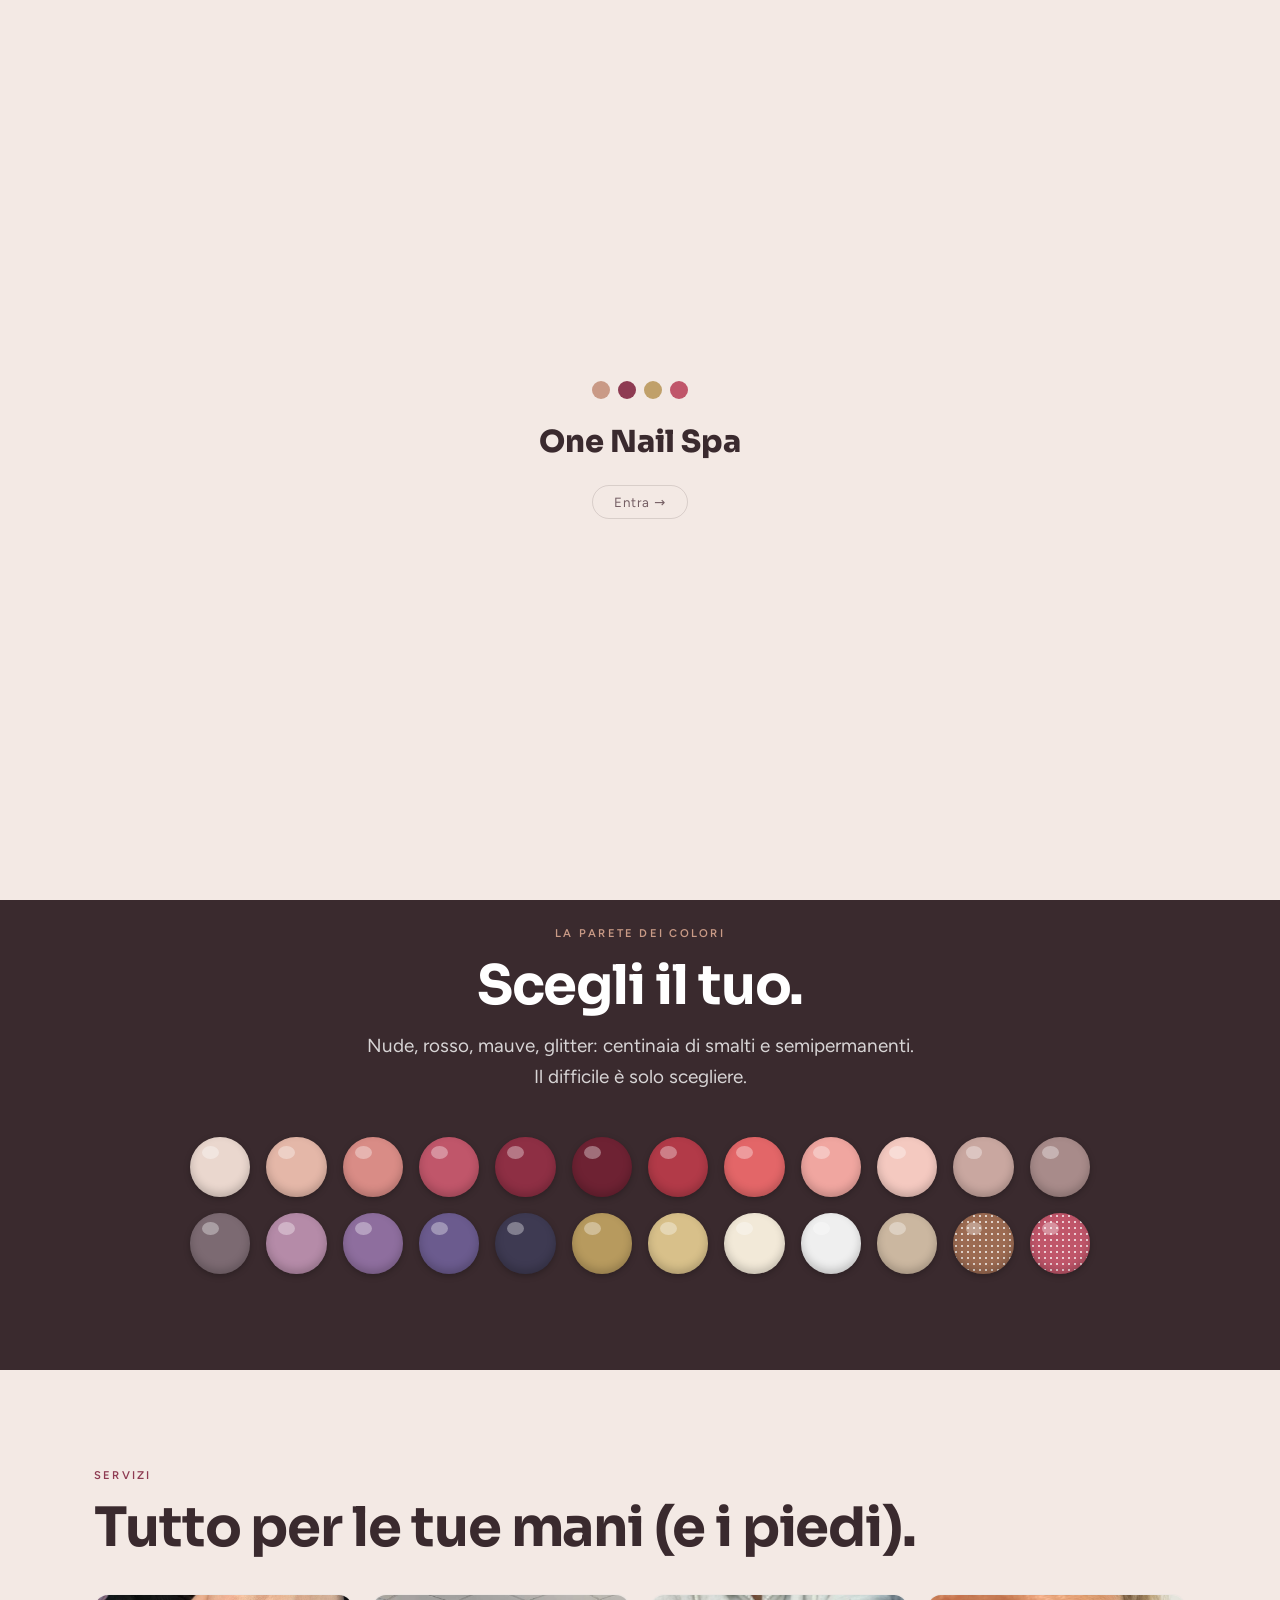
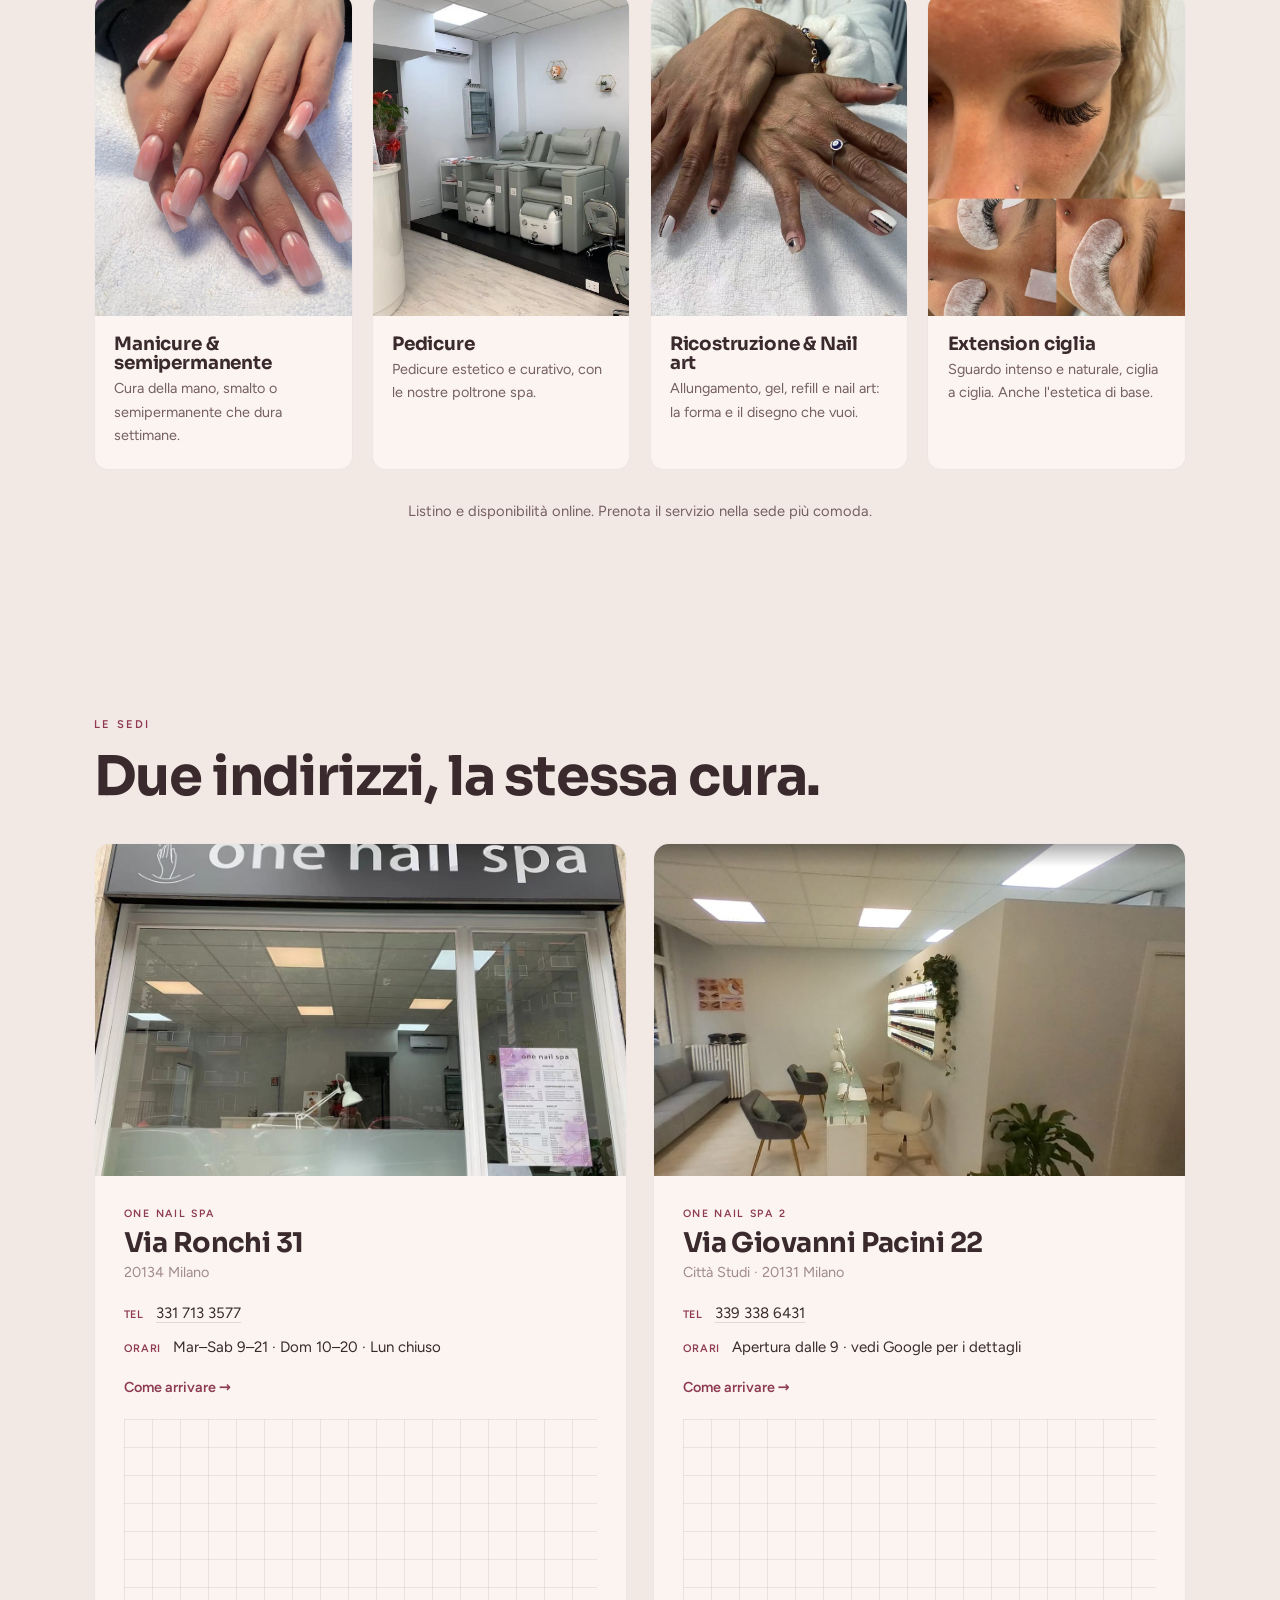
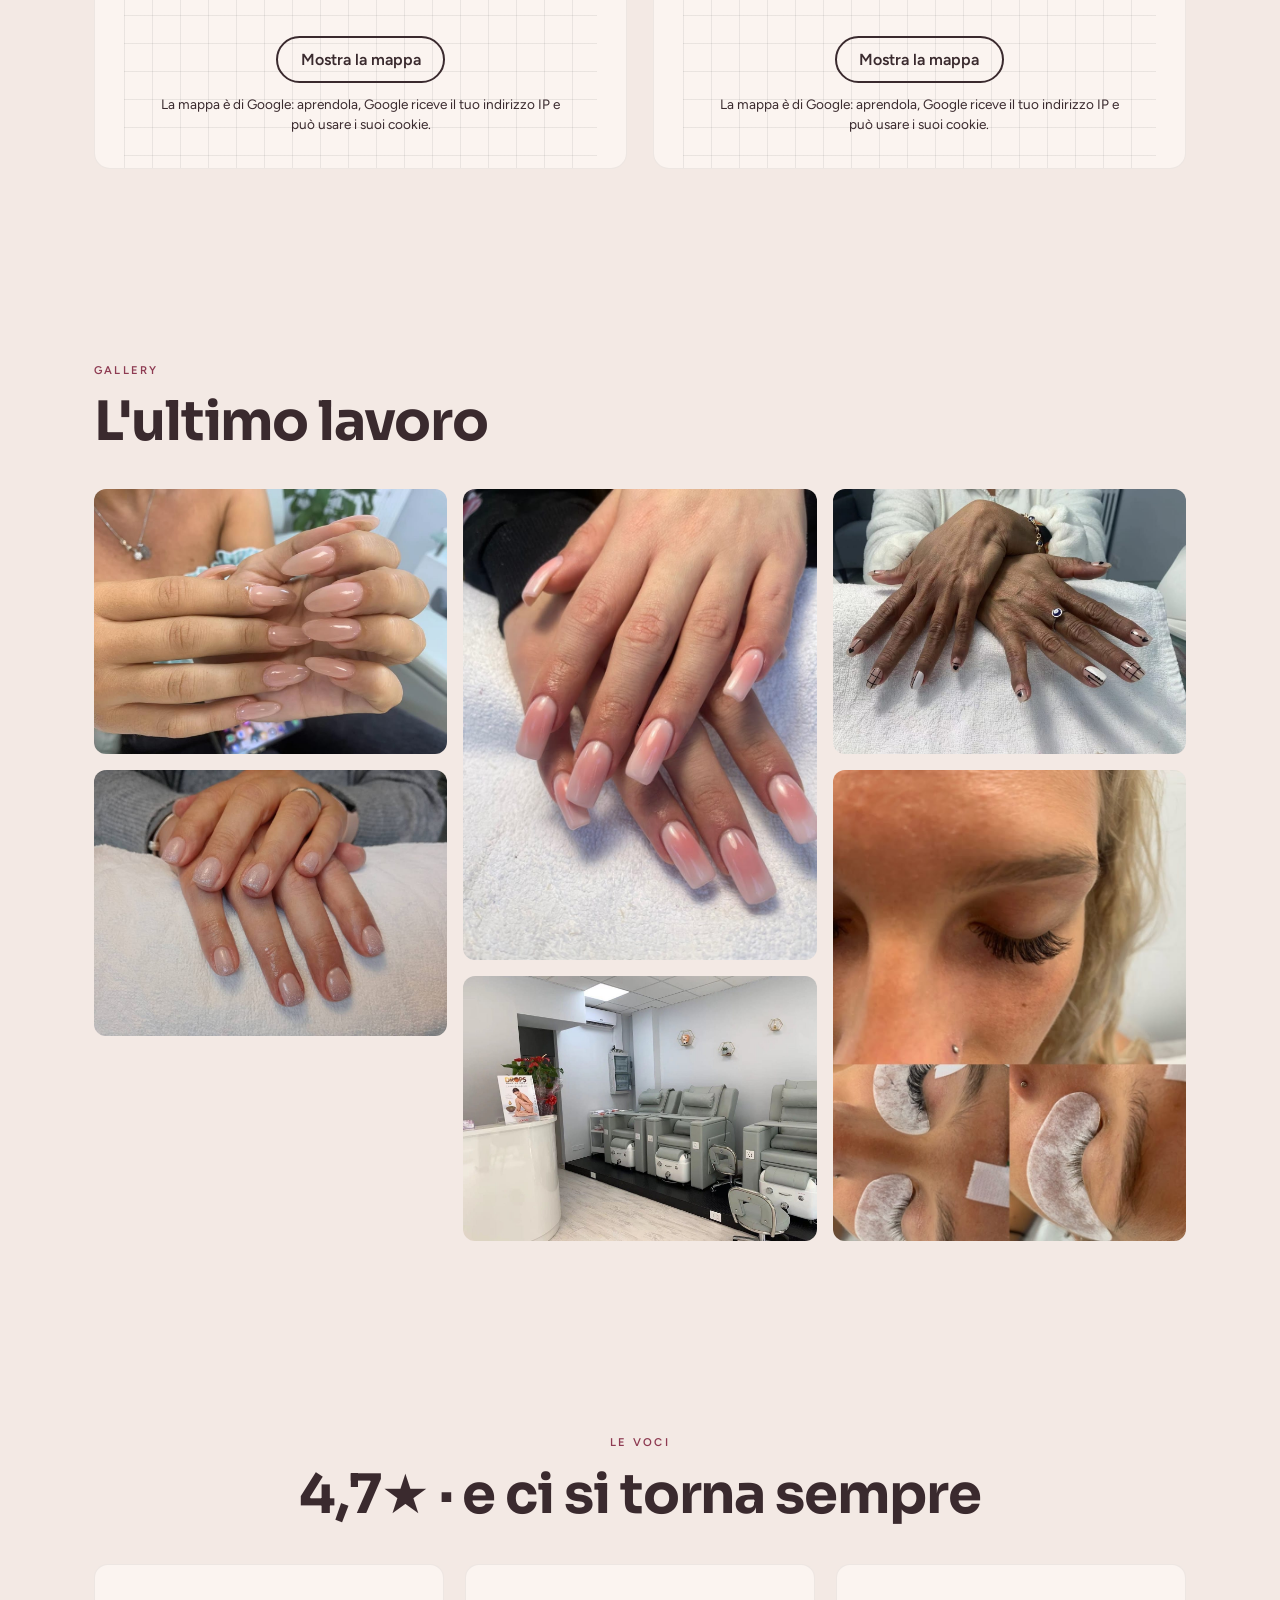
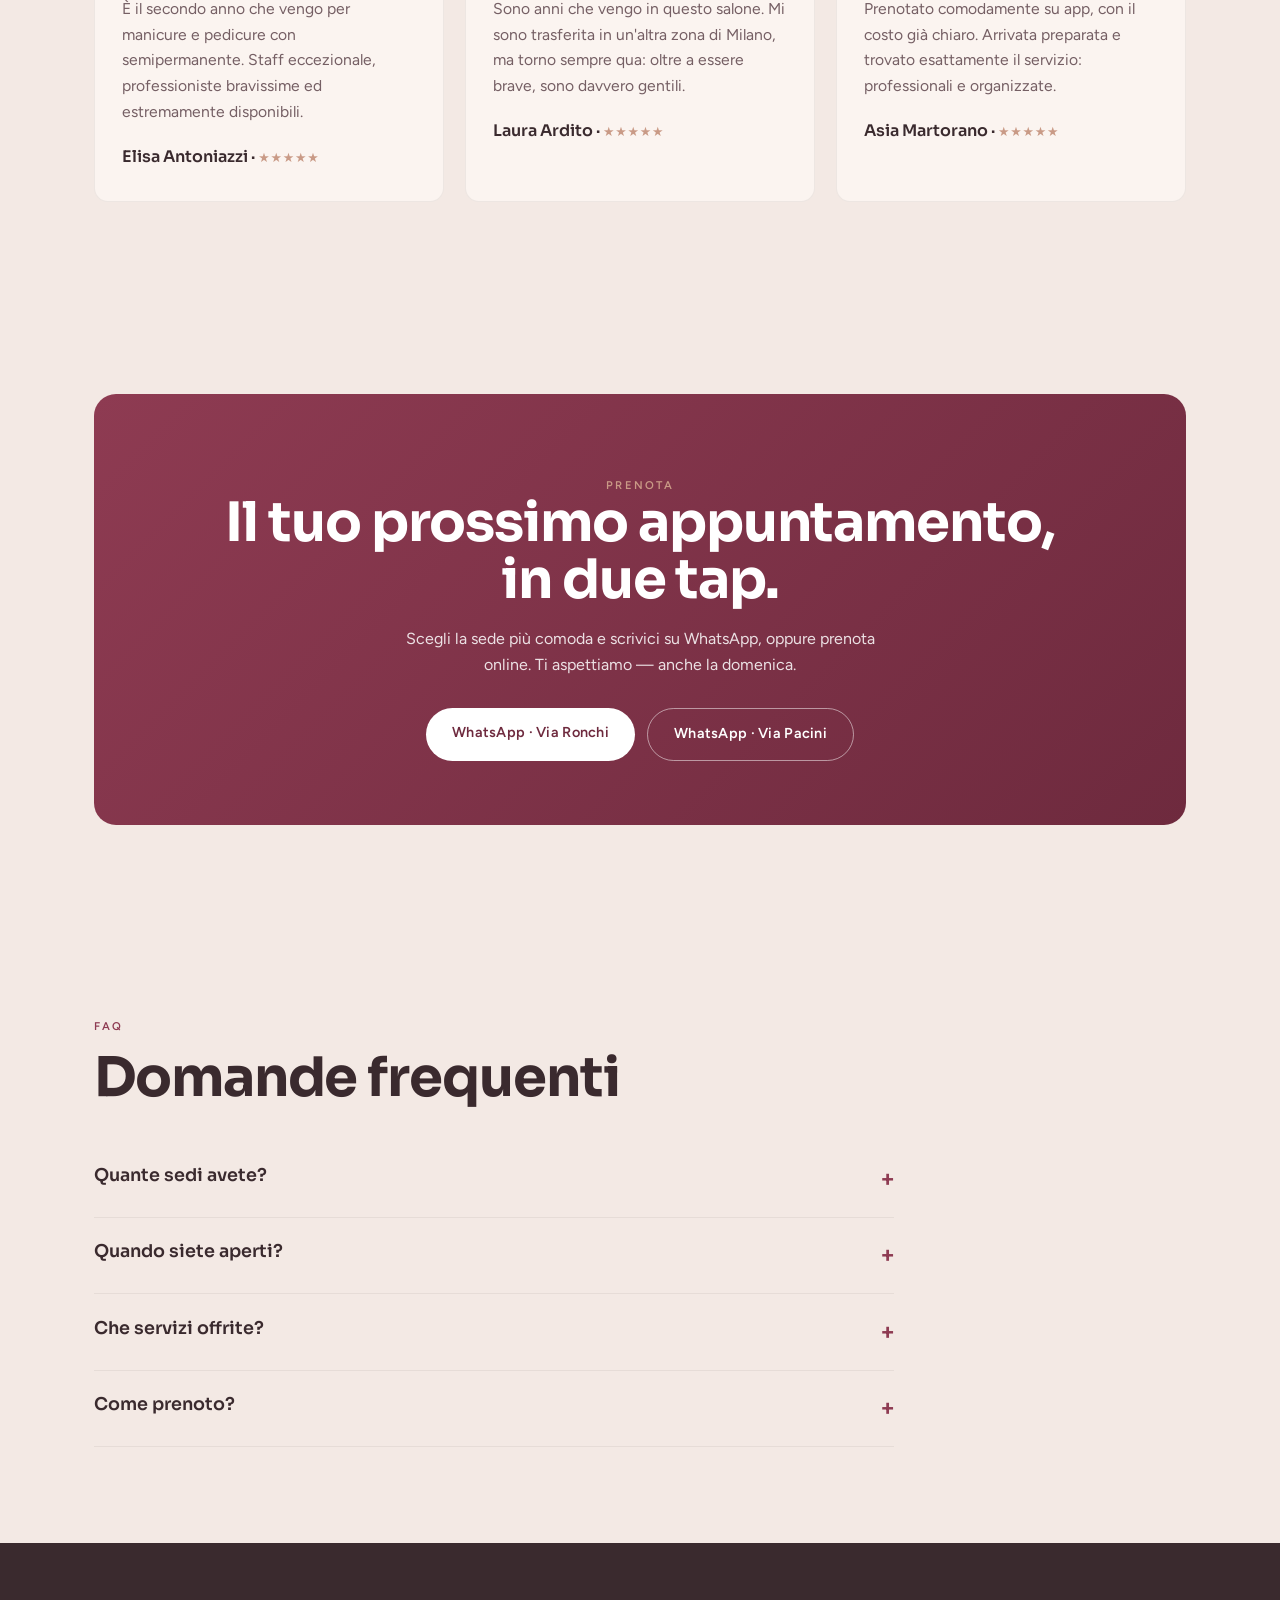
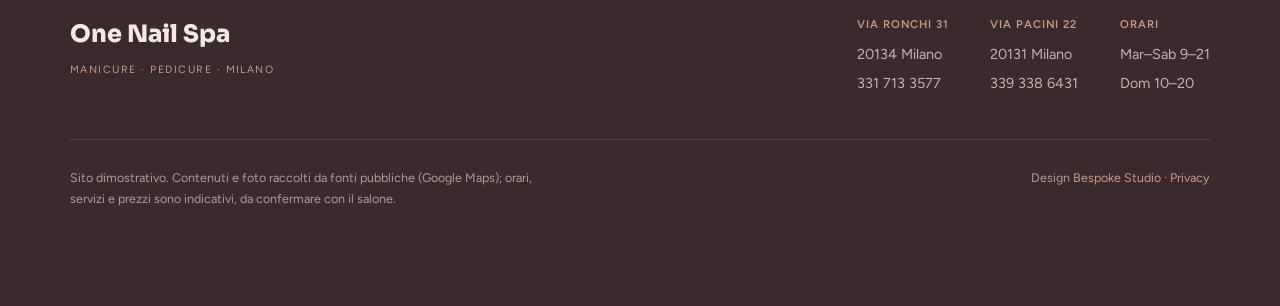
==== commit 39adb651: "Privacy e pulizia: caratteri sul sito, mappa al clic, informativa, noindex - caratteri copiati nel s" ====
--- a/index.html
+++ b/index.html
@@ -3,6 +3,7 @@
 <head>
 <meta charset="UTF-8" />
 <meta name="viewport" content="width=device-width, initial-scale=1.0" />
+<meta name="robots" content="noindex">
 <title>One Nail Spa — Manicure, Pedicure & Nail Art · Milano</title>
 <meta name="description" content="One Nail Spa: manicure, pedicure, semipermanente e nail art a Milano. Due sedi (Via Ronchi 31 e Via Pacini 22), staff professionale, prenotazione online. Scegli il tuo colore." />
 <link rel="canonical" href="https://rotenzark.github.io/one-nail-spa/" />
@@ -21,27 +22,58 @@
 <link rel="icon" href="img/favicon.svg" type="image/svg+xml" />
 <link rel="icon" href="img/favicon-32.png" sizes="32x32" type="image/png" />
 <link rel="apple-touch-icon" href="img/apple-touch-icon.png" />
-<link rel="preconnect" href="https://fonts.googleapis.com" />
-<link rel="preconnect" href="https://fonts.gstatic.com" crossorigin />
-<link href="https://fonts.googleapis.com/css2?family=Sora:wght@400;500;600;700;800&family=Figtree:wght@400;500;600&display=swap" rel="stylesheet" />
+<link rel="stylesheet" href="fonts/fonts.css?v=1">
 <link rel="stylesheet" href="css/styles.css?v=1" />
 <script type="application/ld+json">
 {
-  "@context": "https://schema.org", "@type": "NailSalon",
+  "@context": "https://schema.org",
+  "@type": "NailSalon",
   "name": "One Nail Spa",
   "description": "Nail spa e centro estetico a Milano: manicure, pedicure, semipermanente, nail art ed extension ciglia. Due sedi.",
   "url": "https://rotenzark.github.io/one-nail-spa/",
-  "telephone": "+393317133577", "priceRange": "€€",
+  "telephone": "+393317133577",
+  "priceRange": "€€",
   "image": "https://rotenzark.github.io/one-nail-spa/img/hero-nails.jpg",
   "address": [
-    { "@type": "PostalAddress", "streetAddress": "Via Ronchi 31", "addressLocality": "Milano", "postalCode": "20134", "addressCountry": "IT" },
-    { "@type": "PostalAddress", "streetAddress": "Via Giovanni Pacini 22", "addressLocality": "Milano", "postalCode": "20131", "addressCountry": "IT" }
+    {
+      "@type": "PostalAddress",
+      "streetAddress": "Via Ronchi 31",
+      "addressLocality": "Milano",
+      "postalCode": "20134",
+      "addressCountry": "IT"
+    },
+    {
+      "@type": "PostalAddress",
+      "streetAddress": "Via Giovanni Pacini 22",
+      "addressLocality": "Milano",
+      "postalCode": "20131",
+      "addressCountry": "IT"
+    }
   ],
-  "geo": { "@type": "GeoCoordinates", "latitude": 45.4887976, "longitude": 9.2369838 },
-  "aggregateRating": { "@type": "AggregateRating", "ratingValue": "4.7", "reviewCount": "76" },
+  "geo": {
+    "@type": "GeoCoordinates",
+    "latitude": 45.4887976,
+    "longitude": 9.2369838
+  },
   "openingHoursSpecification": [
-    { "@type": "OpeningHoursSpecification", "dayOfWeek": ["Tuesday","Wednesday","Thursday","Friday","Saturday"], "opens": "09:00", "closes": "21:00" },
-    { "@type": "OpeningHoursSpecification", "dayOfWeek": "Sunday", "opens": "10:00", "closes": "20:00" }
+    {
+      "@type": "OpeningHoursSpecification",
+      "dayOfWeek": [
+        "Tuesday",
+        "Wednesday",
+        "Thursday",
+        "Friday",
+        "Saturday"
+      ],
+      "opens": "09:00",
+      "closes": "21:00"
+    },
+    {
+      "@type": "OpeningHoursSpecification",
+      "dayOfWeek": "Sunday",
+      "opens": "10:00",
+      "closes": "20:00"
+    }
   ]
 }
 </script>
@@ -141,7 +173,7 @@
         <p class="sede-line"><b data-i18n="sede.tel">Tel</b> <a href="tel:+393317133577">331 713 3577</a></p>
         <p class="sede-line"><b data-i18n="sede.hours">Orari</b> <span data-i18n="sede.1hours">Mar–Sab 9–21 · Dom 10–20 · Lun chiuso</span></p>
         <a class="sede-map" href="https://www.google.com/maps/dir/?api=1&destination=One+Nail+Spa+Via+Ronchi+31+Milano" target="_blank" rel="noopener" data-i18n="sede.route">Come arrivare →</a>
-        <iframe title="Mappa Via Ronchi 31" src="https://www.google.com/maps?q=One+Nail+Spa+Via+Ronchi+31+Milano&output=embed" loading="lazy" referrerpolicy="no-referrer-when-downgrade"></iframe>
+        <div class="mappa-clic" data-mappa-clic style="--mappa-h: 320px"><template><iframe title="Mappa Via Ronchi 31" src="https://www.google.com/maps?q=One+Nail+Spa+Via+Ronchi+31+Milano&output=embed" loading="lazy" referrerpolicy="no-referrer-when-downgrade"></iframe></template><div class="mappa-clic__velo"><a class="mappa-clic__btn" href="https://www.google.com/maps/dir/?api=1&destination=One+Nail+Spa+Via+Ronchi+31+Milano" target="_blank" rel="noopener">Mostra la mappa</a><p class="mappa-clic__nota">La mappa è di Google: aprendola, Google riceve il tuo indirizzo IP e può usare i suoi cookie.</p></div></div>
       </div>
     </article>
     <article class="sede reveal">
@@ -153,7 +185,7 @@
         <p class="sede-line"><b data-i18n="sede.tel">Tel</b> <a href="tel:+393393386431">339 338 6431</a></p>
         <p class="sede-line"><b data-i18n="sede.hours">Orari</b> <span data-i18n="sede.2hours">Apertura dalle 9 · vedi Google per i dettagli</span></p>
         <a class="sede-map" href="https://www.google.com/maps/dir/?api=1&destination=One+Nail+Spa+2+Via+Pacini+22+Milano" target="_blank" rel="noopener" data-i18n="sede.route">Come arrivare →</a>
-        <iframe title="Mappa Via Pacini 22" src="https://www.google.com/maps?q=One+Nail+Spa+Via+Pacini+22+Milano&output=embed" loading="lazy" referrerpolicy="no-referrer-when-downgrade"></iframe>
+        <div class="mappa-clic" data-mappa-clic style="--mappa-h: 320px"><template><iframe title="Mappa Via Pacini 22" src="https://www.google.com/maps?q=One+Nail+Spa+Via+Pacini+22+Milano&output=embed" loading="lazy" referrerpolicy="no-referrer-when-downgrade"></iframe></template><div class="mappa-clic__velo"><a class="mappa-clic__btn" href="https://www.google.com/maps/dir/?api=1&destination=One+Nail+Spa+Via+Ronchi+31+Milano" target="_blank" rel="noopener">Mostra la mappa</a><p class="mappa-clic__nota">La mappa è di Google: aprendola, Google riceve il tuo indirizzo IP e può usare i suoi cookie.</p></div></div>
       </div>
     </article>
   </div>
@@ -176,9 +208,9 @@
 <section id="recensioni" class="section">
   <div class="rev-head reveal"><p class="kicker" data-i18n="rev.kicker">Le voci</p><h2 data-i18n="rev.h2">4,7★ · e ci si torna sempre</h2></div>
   <div class="rev-grid">
-    <blockquote class="rev reveal"><p>È il secondo anno che vengo per manicure e pedicure con semipermanente. Staff eccezionale, professioniste bravissime ed estremamente disponibili.</p><cite>Elisa Antoniazzi · <span>★★★★★</span></cite></blockquote>
-    <blockquote class="rev reveal"><p>Sono anni che vengo in questo salone. Mi sono trasferita in un'altra zona di Milano, ma torno sempre qua: oltre a essere brave, sono davvero gentili.</p><cite>Laura Ardito · <span>★★★★★</span></cite></blockquote>
-    <blockquote class="rev reveal"><p>Prenotato comodamente su app, con il costo già chiaro. Arrivata preparata e trovato esattamente il servizio: professionali e organizzate.</p><cite>Asia Martorano · <span>★★★★★</span></cite></blockquote>
+    <blockquote class="rev reveal"><p lang="it">È il secondo anno che vengo per manicure e pedicure con semipermanente. Staff eccezionale, professioniste bravissime ed estremamente disponibili.</p><cite>Elisa Antoniazzi · <span>★★★★★</span></cite></blockquote>
+    <blockquote class="rev reveal"><p lang="it">Sono anni che vengo in questo salone. Mi sono trasferita in un'altra zona di Milano, ma torno sempre qua: oltre a essere brave, sono davvero gentili.</p><cite>Laura Ardito · <span>★★★★★</span></cite></blockquote>
+    <blockquote class="rev reveal"><p lang="it">Prenotato comodamente su app, con il costo già chiaro. Arrivata preparata e trovato esattamente il servizio: professionali e organizzate.</p><cite>Asia Martorano · <span>★★★★★</span></cite></blockquote>
   </div>
 </section>
 
@@ -217,7 +249,7 @@
   </div>
   <div class="foot-bottom">
     <p data-i18n="foot.disclaimer">Sito dimostrativo. Contenuti e foto raccolti da fonti pubbliche (Google Maps); orari, servizi e prezzi sono indicativi, da confermare con il salone.</p>
-    <p class="foot-credit">Design <a href="https://bespokestud.io" target="_blank" rel="noopener">Bespoke Studio</a></p>
+    <p class="foot-credit">Design <a href="https://bespokestud.io" target="_blank" rel="noopener">Bespoke Studio</a> · <a href="privacy.html">Privacy</a></p>
   </div>
 </footer>
 
@@ -228,5 +260,6 @@
 
 <div id="lightbox" aria-hidden="true"><button id="lb-close" aria-label="Chiudi">✕</button><img id="lb-img" src="" alt="" /></div>
 <script src="js/main.js?v=1"></script>
+<script src="js/mappa-clic.js?v=1" defer></script>
 </body>
 </html>
--- a/fonts/fonts.css
+++ b/fonts/fonts.css
@@ -0,0 +1,145 @@
+/* Caratteri ospitati sul sito: nessuna richiesta a Google Fonts o Fontshare (giro privacy 1/10/2026). Licenze in LICENSE.txt. */
+/* latin-ext */
+@font-face {
+  font-family: 'Figtree';
+  font-style: normal;
+  font-weight: 400;
+  font-display: swap;
+  src: url(figtree-v9-_Xms-HUzqDCFdgfMm4q9DbZs.woff2) format('woff2');
+  unicode-range: U+0100-02BA, U+02BD-02C5, U+02C7-02CC, U+02CE-02D7, U+02DD-02FF, U+0304, U+0308, U+0329, U+1D00-1DBF, U+1E00-1E9F, U+1EF2-1EFF, U+2020, U+20A0-20AB, U+20AD-20C0, U+2113, U+2C60-2C7F, U+A720-A7FF;
+}
+/* latin */
+@font-face {
+  font-family: 'Figtree';
+  font-style: normal;
+  font-weight: 400;
+  font-display: swap;
+  src: url(figtree-v9-_Xms-HUzqDCFdgfMm4S9DQ.woff2) format('woff2');
+  unicode-range: U+0000-00FF, U+0131, U+0152-0153, U+02BB-02BC, U+02C6, U+02DA, U+02DC, U+0304, U+0308, U+0329, U+2000-206F, U+20AC, U+2122, U+2191, U+2193, U+2212, U+2215, U+FEFF, U+FFFD;
+}
+/* latin-ext */
+@font-face {
+  font-family: 'Figtree';
+  font-style: normal;
+  font-weight: 500;
+  font-display: swap;
+  src: url(figtree-v9-_Xms-HUzqDCFdgfMm4q9DbZs.woff2) format('woff2');
+  unicode-range: U+0100-02BA, U+02BD-02C5, U+02C7-02CC, U+02CE-02D7, U+02DD-02FF, U+0304, U+0308, U+0329, U+1D00-1DBF, U+1E00-1E9F, U+1EF2-1EFF, U+2020, U+20A0-20AB, U+20AD-20C0, U+2113, U+2C60-2C7F, U+A720-A7FF;
+}
+/* latin */
+@font-face {
+  font-family: 'Figtree';
+  font-style: normal;
+  font-weight: 500;
+  font-display: swap;
+  src: url(figtree-v9-_Xms-HUzqDCFdgfMm4S9DQ.woff2) format('woff2');
+  unicode-range: U+0000-00FF, U+0131, U+0152-0153, U+02BB-02BC, U+02C6, U+02DA, U+02DC, U+0304, U+0308, U+0329, U+2000-206F, U+20AC, U+2122, U+2191, U+2193, U+2212, U+2215, U+FEFF, U+FFFD;
+}
+/* latin-ext */
+@font-face {
+  font-family: 'Figtree';
+  font-style: normal;
+  font-weight: 600;
+  font-display: swap;
+  src: url(figtree-v9-_Xms-HUzqDCFdgfMm4q9DbZs.woff2) format('woff2');
+  unicode-range: U+0100-02BA, U+02BD-02C5, U+02C7-02CC, U+02CE-02D7, U+02DD-02FF, U+0304, U+0308, U+0329, U+1D00-1DBF, U+1E00-1E9F, U+1EF2-1EFF, U+2020, U+20A0-20AB, U+20AD-20C0, U+2113, U+2C60-2C7F, U+A720-A7FF;
+}
+/* latin */
+@font-face {
+  font-family: 'Figtree';
+  font-style: normal;
+  font-weight: 600;
+  font-display: swap;
+  src: url(figtree-v9-_Xms-HUzqDCFdgfMm4S9DQ.woff2) format('woff2');
+  unicode-range: U+0000-00FF, U+0131, U+0152-0153, U+02BB-02BC, U+02C6, U+02DA, U+02DC, U+0304, U+0308, U+0329, U+2000-206F, U+20AC, U+2122, U+2191, U+2193, U+2212, U+2215, U+FEFF, U+FFFD;
+}
+/* latin-ext */
+@font-face {
+  font-family: 'Sora';
+  font-style: normal;
+  font-weight: 400;
+  font-display: swap;
+  src: url(sora-v17-xMQ9uFFYT72X5wkB_18qmnndmSdSnh2BAfO5mnuyOo1lfiQwWa-xsaQ.woff2) format('woff2');
+  unicode-range: U+0100-02BA, U+02BD-02C5, U+02C7-02CC, U+02CE-02D7, U+02DD-02FF, U+0304, U+0308, U+0329, U+1D00-1DBF, U+1E00-1E9F, U+1EF2-1EFF, U+2020, U+20A0-20AB, U+20AD-20C0, U+2113, U+2C60-2C7F, U+A720-A7FF;
+}
+/* latin */
+@font-face {
+  font-family: 'Sora';
+  font-style: normal;
+  font-weight: 400;
+  font-display: swap;
+  src: url(sora-v17-xMQ9uFFYT72X5wkB_18qmnndmSdSnh2BAfO5mnuyOo1lfiQwV6-x.woff2) format('woff2');
+  unicode-range: U+0000-00FF, U+0131, U+0152-0153, U+02BB-02BC, U+02C6, U+02DA, U+02DC, U+0304, U+0308, U+0329, U+2000-206F, U+20AC, U+2122, U+2191, U+2193, U+2212, U+2215, U+FEFF, U+FFFD;
+}
+/* latin-ext */
+@font-face {
+  font-family: 'Sora';
+  font-style: normal;
+  font-weight: 500;
+  font-display: swap;
+  src: url(sora-v17-xMQ9uFFYT72X5wkB_18qmnndmSdSnh2BAfO5mnuyOo1lfiQwWa-xsaQ.woff2) format('woff2');
+  unicode-range: U+0100-02BA, U+02BD-02C5, U+02C7-02CC, U+02CE-02D7, U+02DD-02FF, U+0304, U+0308, U+0329, U+1D00-1DBF, U+1E00-1E9F, U+1EF2-1EFF, U+2020, U+20A0-20AB, U+20AD-20C0, U+2113, U+2C60-2C7F, U+A720-A7FF;
+}
+/* latin */
+@font-face {
+  font-family: 'Sora';
+  font-style: normal;
+  font-weight: 500;
+  font-display: swap;
+  src: url(sora-v17-xMQ9uFFYT72X5wkB_18qmnndmSdSnh2BAfO5mnuyOo1lfiQwV6-x.woff2) format('woff2');
+  unicode-range: U+0000-00FF, U+0131, U+0152-0153, U+02BB-02BC, U+02C6, U+02DA, U+02DC, U+0304, U+0308, U+0329, U+2000-206F, U+20AC, U+2122, U+2191, U+2193, U+2212, U+2215, U+FEFF, U+FFFD;
+}
+/* latin-ext */
+@font-face {
+  font-family: 'Sora';
+  font-style: normal;
+  font-weight: 600;
+  font-display: swap;
+  src: url(sora-v17-xMQ9uFFYT72X5wkB_18qmnndmSdSnh2BAfO5mnuyOo1lfiQwWa-xsaQ.woff2) format('woff2');
+  unicode-range: U+0100-02BA, U+02BD-02C5, U+02C7-02CC, U+02CE-02D7, U+02DD-02FF, U+0304, U+0308, U+0329, U+1D00-1DBF, U+1E00-1E9F, U+1EF2-1EFF, U+2020, U+20A0-20AB, U+20AD-20C0, U+2113, U+2C60-2C7F, U+A720-A7FF;
+}
+/* latin */
+@font-face {
+  font-family: 'Sora';
+  font-style: normal;
+  font-weight: 600;
+  font-display: swap;
+  src: url(sora-v17-xMQ9uFFYT72X5wkB_18qmnndmSdSnh2BAfO5mnuyOo1lfiQwV6-x.woff2) format('woff2');
+  unicode-range: U+0000-00FF, U+0131, U+0152-0153, U+02BB-02BC, U+02C6, U+02DA, U+02DC, U+0304, U+0308, U+0329, U+2000-206F, U+20AC, U+2122, U+2191, U+2193, U+2212, U+2215, U+FEFF, U+FFFD;
+}
+/* latin-ext */
+@font-face {
+  font-family: 'Sora';
+  font-style: normal;
+  font-weight: 700;
+  font-display: swap;
+  src: url(sora-v17-xMQ9uFFYT72X5wkB_18qmnndmSdSnh2BAfO5mnuyOo1lfiQwWa-xsaQ.woff2) format('woff2');
+  unicode-range: U+0100-02BA, U+02BD-02C5, U+02C7-02CC, U+02CE-02D7, U+02DD-02FF, U+0304, U+0308, U+0329, U+1D00-1DBF, U+1E00-1E9F, U+1EF2-1EFF, U+2020, U+20A0-20AB, U+20AD-20C0, U+2113, U+2C60-2C7F, U+A720-A7FF;
+}
+/* latin */
+@font-face {
+  font-family: 'Sora';
+  font-style: normal;
+  font-weight: 700;
+  font-display: swap;
+  src: url(sora-v17-xMQ9uFFYT72X5wkB_18qmnndmSdSnh2BAfO5mnuyOo1lfiQwV6-x.woff2) format('woff2');
+  unicode-range: U+0000-00FF, U+0131, U+0152-0153, U+02BB-02BC, U+02C6, U+02DA, U+02DC, U+0304, U+0308, U+0329, U+2000-206F, U+20AC, U+2122, U+2191, U+2193, U+2212, U+2215, U+FEFF, U+FFFD;
+}
+/* latin-ext */
+@font-face {
+  font-family: 'Sora';
+  font-style: normal;
+  font-weight: 800;
+  font-display: swap;
+  src: url(sora-v17-xMQ9uFFYT72X5wkB_18qmnndmSdSnh2BAfO5mnuyOo1lfiQwWa-xsaQ.woff2) format('woff2');
+  unicode-range: U+0100-02BA, U+02BD-02C5, U+02C7-02CC, U+02CE-02D7, U+02DD-02FF, U+0304, U+0308, U+0329, U+1D00-1DBF, U+1E00-1E9F, U+1EF2-1EFF, U+2020, U+20A0-20AB, U+20AD-20C0, U+2113, U+2C60-2C7F, U+A720-A7FF;
+}
+/* latin */
+@font-face {
+  font-family: 'Sora';
+  font-style: normal;
+  font-weight: 800;
+  font-display: swap;
+  src: url(sora-v17-xMQ9uFFYT72X5wkB_18qmnndmSdSnh2BAfO5mnuyOo1lfiQwV6-x.woff2) format('woff2');
+  unicode-range: U+0000-00FF, U+0131, U+0152-0153, U+02BB-02BC, U+02C6, U+02DA, U+02DC, U+0304, U+0308, U+0329, U+2000-206F, U+20AC, U+2122, U+2191, U+2193, U+2212, U+2215, U+FEFF, U+FFFD;
+}
--- a/css/styles.css
+++ b/css/styles.css
@@ -187,3 +187,12 @@
 }
 @media(max-width:560px){.masonry{columns:1}.servizi-grid{grid-template-columns:1fr}.foot-bottom{flex-direction:column}.swatches{grid-template-columns:repeat(6,1fr)}}
 @media(prefers-reduced-motion:reduce){html{scroll-behavior:auto}*,*::before,*::after{animation-duration:.001ms!important;animation-iteration-count:1!important;transition-duration:.001ms!important}.reveal{opacity:1!important;transform:none!important}#intro{display:none}}
+
+/*MAPPACLIC*/
+/* la mappa Google si carica solo al clic (giro privacy 1/10/2026) */
+.mappa-clic { display: flex; align-items: center; justify-content: center; width: 100%; height: 100%; min-height: var(--mappa-h, 320px); box-sizing: border-box; padding: 24px; text-align: center; background: repeating-linear-gradient(0deg, rgba(127, 127, 127, 0.14) 0 1px, transparent 1px 28px), repeating-linear-gradient(90deg, rgba(127, 127, 127, 0.14) 0 1px, transparent 1px 28px); }
+.mappa-clic__velo { display: flex; flex-direction: column; align-items: center; gap: 12px; max-width: 32em; }
+.mappa-clic__btn { display: inline-block; padding: 0.75em 1.4em; border: 2px solid currentColor; border-radius: 999px; color: inherit; font: inherit; font-weight: 600; line-height: 1.2; text-decoration: none; background: transparent; cursor: pointer; }
+.mappa-clic__btn:hover, .mappa-clic__btn:focus-visible { text-decoration: underline; }
+.mappa-clic__nota { margin: 0; font-size: 0.85em; line-height: 1.45; }
+/*/MAPPACLIC*/
